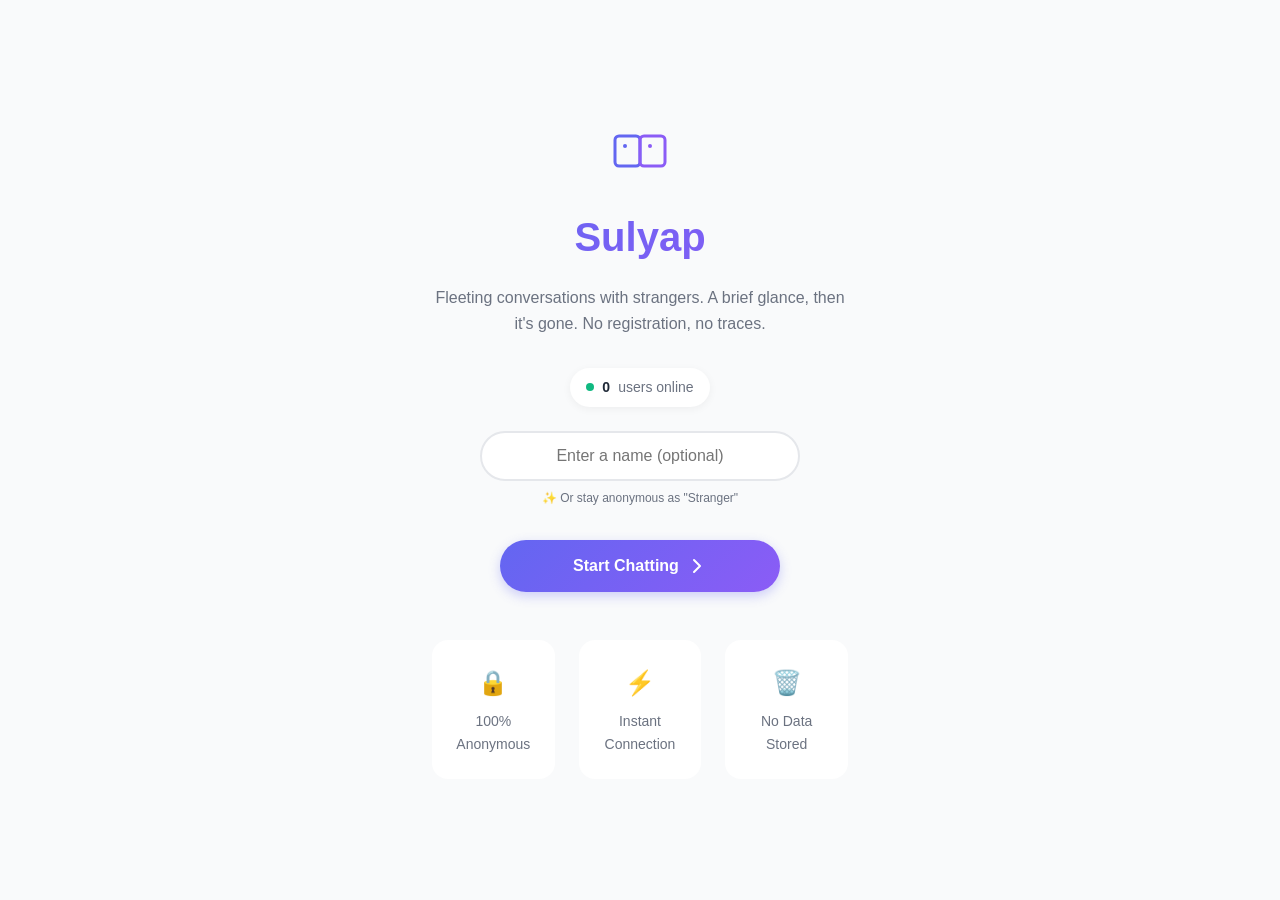
==== frontend/index.html @ a661f817 "Initial commit: Sulyap Kambuniyan Edition - SKSU Kambuniyan Week 2025" ====
<!DOCTYPE html>
<html lang="en">
<head>
    <meta charset="UTF-8">
    <meta name="viewport" content="width=device-width, initial-scale=1.0">
    <meta name="description" content="Sulyap - Fleeting anonymous conversations. Connect, chat, and let go.">
    <title>Sulyap - Anonymous Fleeting Conversations</title>
    <link rel="stylesheet" href="styles.css">
</head>
<body>
    <!-- Landing Screen -->
    <div id="landing-screen" class="screen active">
        <div class="container">
            <div class="logo">
                <svg width="60" height="60" viewBox="0 0 60 60" fill="none" xmlns="http://www.w3.org/2000/svg">
                    <rect x="5" y="15" width="25" height="30" rx="4" stroke="#6366F1" stroke-width="3" fill="none"/>
                    <rect x="30" y="15" width="25" height="30" rx="4" stroke="#8B5CF6" stroke-width="3" fill="none"/>
                    <circle cx="15" cy="25" r="2" fill="#6366F1"/>
                    <circle cx="40" cy="25" r="2" fill="#8B5CF6"/>
                </svg>
            </div>
            <h1 class="title">Sulyap</h1>
            <p class="subtitle">Fleeting conversations with strangers. A brief glance, then it's gone. No registration, no traces.</p>
            
            <!-- Online Users Counter -->
            <div class="online-counter">
                <span class="online-dot"></span>
                <span id="online-count">0</span> <span class="online-text">users online</span>
            </div>
            
            <!-- Temporary Username Input -->
            <div class="username-container">
                <input 
                    type="text" 
                    id="username-input" 
                    class="username-input" 
                    placeholder="Enter a name (optional)"
                    maxlength="20"
                >
                <p class="username-hint">✨ Or stay anonymous as "Stranger"</p>
            </div>
            
            <button id="start-btn" class="btn btn-primary">
                <span>Start Chatting</span>
                <svg width="20" height="20" viewBox="0 0 20 20" fill="none">
                    <path d="M7 4L13 10L7 16" stroke="currentColor" stroke-width="2" stroke-linecap="round" stroke-linejoin="round"/>
                </svg>
            </button>
            
            <div class="features">
                <div class="feature">
                    <span class="feature-icon">🔒</span>
                    <span>100% Anonymous</span>
                </div>
                <div class="feature">
                    <span class="feature-icon">⚡</span>
                    <span>Instant Connection</span>
                </div>
                <div class="feature">
                    <span class="feature-icon">🗑️</span>
                    <span>No Data Stored</span>
                </div>
            </div>
        </div>
    </div>

    <!-- Waiting Screen -->
    <div id="waiting-screen" class="screen">
        <div class="container">
            <div class="status-icon">
                <div class="spinner"></div>
            </div>
            <h2 class="status-title">Finding a chat partner...</h2>
            <p class="status-message">This usually takes just a few seconds</p>
            <button id="cancel-waiting-btn" class="btn btn-secondary">Cancel</button>
        </div>
    </div>

    <!-- Chat Screen -->
    <div id="chat-screen" class="screen">
        <div class="chat-container">
            <!-- Fixed Chat Header -->
            <div class="chat-header fixed-header">
                <div class="header-content">
                    <div class="header-left">
                        <div class="logo-small">
                            <svg width="32" height="32" viewBox="0 0 60 60" fill="none" xmlns="http://www.w3.org/2000/svg">
                                <rect x="5" y="15" width="25" height="30" rx="4" stroke="#6366F1" stroke-width="3" fill="none"/>
                                <rect x="30" y="15" width="25" height="30" rx="4" stroke="#8B5CF6" stroke-width="3" fill="none"/>
                                <circle cx="15" cy="25" r="2" fill="#6366F1"/>
                                <circle cx="40" cy="25" r="2" fill="#8B5CF6"/>
                            </svg>
                        </div>
                        <div class="chat-names">
                            <div class="status-indicator">
                                <span class="status-dot"></span>
                                <span class="status-text">Connected</span>
                            </div>
                            <div class="name-display">
                                <span id="your-name-text" class="chatting-with-text">You are chatting with Stranger</span>
                                <span id="partner-name-text" style="display: none;"></span>
                            </div>
                        </div>
                    </div>
                    <button id="end-chat-btn" class="btn-icon" title="End Chat">
                        <svg width="20" height="20" viewBox="0 0 20 20" fill="none">
                            <path d="M15 5L5 15M5 5L15 15" stroke="currentColor" stroke-width="2" stroke-linecap="round"/>
                        </svg>
                    </button>
                </div>
            </div>

            <!-- Messages Area -->
            <div id="messages-container" class="messages-container">
                <div class="system-message">
                    <p>🎉 You're now connected! Start the conversation.</p>
                </div>
            </div>
            
            <!-- Typing Indicator -->
            <div id="typing-indicator" class="typing-indicator" style="display: none;">
                <span class="typing-text">Typing</span>
                <span class="typing-dots">
                    <span class="dot"></span>
                    <span class="dot"></span>
                    <span class="dot"></span>
                </span>
            </div>

            <!-- Input Area -->
            <div class="input-container">
                <!-- Reply Preview -->
                <div id="reply-preview" class="reply-preview" style="display: none;">
                    <div class="reply-preview-content">
                        <div class="reply-icon">
                            <svg width="16" height="16" viewBox="0 0 16 16" fill="none">
                                <path d="M3.5 8H12.5M3.5 8L7 4.5M3.5 8L7 11.5" stroke="currentColor" stroke-width="1.5" stroke-linecap="round" stroke-linejoin="round"/>
                            </svg>
                        </div>
                        <div class="reply-text">
                            <div id="reply-label" class="reply-label">Replying to</div>
                            <div id="reply-message-text" class="reply-message-text"></div>
                        </div>
                    </div>
                    <button id="cancel-reply-btn" class="cancel-reply-btn" title="Cancel reply">
                        <svg width="16" height="16" viewBox="0 0 16 16" fill="none">
                            <path d="M12 4L4 12M4 4L12 12" stroke="currentColor" stroke-width="1.5" stroke-linecap="round"/>
                        </svg>
                    </button>
                </div>
                
                <form id="message-form" class="message-form">
                    <input 
                        type="text" 
                        id="message-input" 
                        class="message-input" 
                        placeholder="Type your message..."
                        autocomplete="off"
                        maxlength="500"
                    >
                    <button type="submit" class="btn-send" title="Send message">
                        <svg width="24" height="24" viewBox="0 0 24 24" fill="none">
                            <path d="M22 2L11 13M22 2L15 22L11 13M22 2L2 9L11 13" stroke="currentColor" stroke-width="2" stroke-linecap="round" stroke-linejoin="round"/>
                        </svg>
                    </button>
                </form>
            </div>
        </div>
    </div>

    <!-- Disconnected Screen -->
    <div id="disconnected-screen" class="screen">
        <div class="container">
            <div class="status-icon">
                <svg width="80" height="80" viewBox="0 0 80 80" fill="none">
                    <circle cx="40" cy="40" r="35" stroke="#EF4444" stroke-width="3" fill="none"/>
                    <path d="M28 28L52 52M52 28L28 52" stroke="#EF4444" stroke-width="3" stroke-linecap="round"/>
                </svg>
            </div>
            <h2 class="status-title">Chat Ended</h2>
            <p class="status-message" id="disconnect-message">Your partner left the chat.</p>
            
            <!-- Referral Share Section -->
            <div class="referral-section">
                <h3 class="referral-title">💬 Enjoyed your Sulyap?</h3>
                <p class="referral-subtitle">Invite a friend to try it too!</p>
                <div class="referral-link-container">
                    <input type="text" id="referral-link-input" class="referral-link-input" readonly value="https://sulyap.onrender.com">
                    <button id="copy-link-btn" class="btn-copy" title="Copy link">
                        <svg width="18" height="18" viewBox="0 0 18 18" fill="none">
                            <rect x="6" y="6" width="10" height="10" rx="2" stroke="currentColor" stroke-width="1.5"/>
                            <path d="M12 6V4C12 2.89543 11.1046 2 10 2H4C2.89543 2 2 2.89543 2 4V10C2 11.1046 2.89543 12 4 12H6" stroke="currentColor" stroke-width="1.5"/>
                        </svg>
                    </button>
                </div>
                <div class="share-buttons">
                    <button class="share-btn facebook" title="Share on Facebook">
                        <svg width="20" height="20" viewBox="0 0 24 24" fill="currentColor">
                            <path d="M24 12.073c0-6.627-5.373-12-12-12s-12 5.373-12 12c0 5.99 4.388 10.954 10.125 11.854v-8.385H7.078v-3.47h3.047V9.43c0-3.007 1.792-4.669 4.533-4.669 1.312 0 2.686.235 2.686.235v2.953H15.83c-1.491 0-1.956.925-1.956 1.874v2.25h3.328l-.532 3.47h-2.796v8.385C19.612 23.027 24 18.062 24 12.073z"/>
                        </svg>
                    </button>
                    <button class="share-btn messenger" title="Share on Messenger">
                        <svg width="20" height="20" viewBox="0 0 24 24" fill="currentColor">
                            <path d="M12 0C5.373 0 0 5.084 0 11.667c0 3.467 1.4 6.639 3.733 8.933v3.4l3.267-1.8c.867.233 1.8.4 2.733.4 6.627 0 12-5.084 12-11.667C24 5.084 18.627 0 12 0zm1.2 15.667l-3.067-3.267-6 3.267 6.6-7 3.134 3.267 5.933-3.267-6.6 7z"/>
                        </svg>
                    </button>
                    <button class="share-btn twitter" title="Share on Twitter">
                        <svg width="20" height="20" viewBox="0 0 24 24" fill="currentColor">
                            <path d="M23.953 4.57a10 10 0 01-2.825.775 4.958 4.958 0 002.163-2.723c-.951.555-2.005.959-3.127 1.184a4.92 4.92 0 00-8.384 4.482C7.69 8.095 4.067 6.13 1.64 3.162a4.822 4.822 0 00-.666 2.475c0 1.71.87 3.213 2.188 4.096a4.904 4.904 0 01-2.228-.616v.06a4.923 4.923 0 003.946 4.827 4.996 4.996 0 01-2.212.085 4.936 4.936 0 004.604 3.417 9.867 9.867 0 01-6.102 2.105c-.39 0-.779-.023-1.17-.067a13.995 13.995 0 007.557 2.209c9.053 0 13.998-7.496 13.998-13.985 0-.21 0-.42-.015-.63A9.935 9.935 0 0024 4.59z"/>
                        </svg>
                    </button>
                </div>
            </div>
            
            <button id="new-chat-btn" class="btn btn-primary" aria-label="Start a new chat conversation">Start New Chat</button>
            <button id="feedback-btn" class="btn btn-secondary" aria-label="Provide feedback about your experience">Give Feedback</button>
        </div>
    </div>

    <!-- Exit Confirmation Modal -->
    <div id="exit-modal" class="modal">
        <div class="modal-content">
            <div class="modal-character">
                <div class="sad-face">
                    <div class="eyes">
                        <span class="eye">•́</span>
                        <span class="eye">•̀</span>
                    </div>
                    <div class="mouth">⌓</div>
                </div>
                <p class="modal-message">Aalis ka na?</p>
            </div>
            <h3 class="modal-title">End this Sulyap?</h3>
            <p class="modal-subtitle">Your conversation will disappear forever...</p>
            <div class="modal-buttons">
                <button id="modal-stay-btn" class="btn btn-secondary">Stay</button>
                <button id="modal-end-btn" class="btn btn-danger">End Chat</button>
            </div>
        </div>
    </div>

    <!-- Feedback Modal -->
    <div id="feedback-modal" class="modal">
        <div class="modal-content feedback-modal-content">
            <button class="modal-close-btn" id="close-feedback-btn" title="Close">
                <svg width="20" height="20" viewBox="0 0 20 20" fill="none">
                    <path d="M15 5L5 15M5 5L15 15" stroke="currentColor" stroke-width="2" stroke-linecap="round"/>
                </svg>
            </button>
            <h3 class="modal-title">💭 Share Your Sulyap</h3>
            <p class="modal-subtitle">Help us improve your experience</p>
            
            <div class="rating-section">
                <p class="rating-label">How was your experience?</p>
                <div class="star-rating" id="star-rating">
                    <span class="star" data-rating="1">⭐</span>
                    <span class="star" data-rating="2">⭐</span>
                    <span class="star" data-rating="3">⭐</span>
                    <span class="star" data-rating="4">⭐</span>
                    <span class="star" data-rating="5">⭐</span>
                </div>
            </div>
            
            <div class="feedback-form">
                <textarea 
                    id="feedback-text" 
                    class="feedback-textarea" 
                    placeholder="Tell us your thoughts... (optional)"
                    maxlength="500"
                    rows="4"
                ></textarea>
                <div class="char-count">
                    <span id="char-count">0</span>/500
                </div>
            </div>
            
            <div class="modal-buttons">
                <button id="submit-feedback-btn" class="btn btn-primary">Submit Feedback</button>
            </div>
        </div>
    </div>

    <!-- Feedback Thank You Modal -->
    <div id="thankyou-modal" class="modal">
        <div class="modal-content thankyou-modal-content">
            <div class="thankyou-animation">
                <div class="heart-emoji">💖</div>
            </div>
            <h3 class="modal-title">Salamat sa iyong Sulyap!</h3>
            <p class="modal-subtitle">Your feedback helps improve our experience</p>
        </div>
    </div>

    <!-- Audio element for notification sound - Matched-Notify.wav -->
    <audio id="notification-sound" preload="auto">
        <source src="assets/sounds/Matched-Notify.wav" type="audio/wav">
    </audio>

    <!-- Socket.IO Client Library -->
    <script src="/socket.io/socket.io.js"></script>
    <!-- App JavaScript -->
    <script src="app.js"></script>
</body>
</html>
---- frontend/styles.css ----
* {
  margin: 0;
  padding: 0;
  box-sizing: border-box;
}

:root {
  --primary: #6366F1;
  --secondary: #8B5CF6;
  --background: #F9FAFB;
  --surface: #FFFFFF;
  --text-primary: #1F2937;
  --text-secondary: #6B7280;
  --border: #E5E7EB;
  --success: #10B981;
  --danger: #EF4444;
}

body {
  font-family: -apple-system, BlinkMacSystemFont, 'Segoe UI', Roboto, sans-serif;
  background: var(--background);
  color: var(--text-primary);
  line-height: 1.6;
}

.screen {
  display: none;
  min-height: 100vh;
  width: 100%;
  animation: fadeIn 0.3s ease;
}

.screen.active {
  display: flex;
  justify-content: center;
  align-items: center;
}

@keyframes fadeIn {
  from { opacity: 0; transform: translateY(10px); }
  to { opacity: 1; transform: translateY(0); }
}

.container {
  width: 100%;
  max-width: 480px;
  padding: 2rem;
  text-align: center;
}

.logo {
  display: inline-flex;
  margin-bottom: 1.5rem;
  animation: float 3s ease-in-out infinite;
}

@keyframes float {
  0%, 100% { transform: translateY(0); }
  50% { transform: translateY(-10px); }
}

.title {
  font-size: 2.5rem;
  font-weight: 700;
  margin-bottom: 1rem;
  background: linear-gradient(135deg, var(--primary), var(--secondary));
  -webkit-background-clip: text;
  -webkit-text-fill-color: transparent;
  background-clip: text;
}

.subtitle {
  font-size: 1rem;
  color: var(--text-secondary);
  margin-bottom: 2rem;
}

.online-counter {
  display: inline-flex;
  align-items: center;
  gap: 0.5rem;
  background: var(--surface);
  padding: 0.5rem 1rem;
  border-radius: 9999px;
  font-size: 0.875rem;
  color: var(--text-secondary);
  margin-bottom: 1.5rem;
  box-shadow: 0 2px 8px rgba(0,0,0,0.05);
}

.online-dot {
  width: 8px;
  height: 8px;
  background: var(--success);
  border-radius: 50%;
  animation: pulse 2s ease-in-out infinite;
}

.online-text {
  color: var(--text-secondary);
}

#online-count {
  font-weight: 600;
  color: var(--text-primary);
}

.username-container {
  width: 100%;
  max-width: 320px;
  margin: 0 auto 2rem;
}

.username-input {
  width: 100%;
  padding: 0.875rem 1.25rem;
  border: 2px solid var(--border);
  border-radius: 9999px;
  font-size: 1rem;
  font-family: inherit;
  text-align: center;
  transition: all 0.3s;
  background: var(--surface);
}

.username-input:focus {
  outline: none;
  border-color: var(--primary);
  box-shadow: 0 0 0 3px rgba(99, 102, 241, 0.1);
}

.username-hint {
  margin-top: 0.5rem;
  font-size: 0.75rem;
  color: var(--text-secondary);
  text-align: center;
}

.btn {
  display: inline-flex;
  align-items: center;
  justify-content: center;
  gap: 0.5rem;
  padding: 1rem 2rem;
  font-size: 1rem;
  font-weight: 600;
  border: none;
  border-radius: 9999px;
  cursor: pointer;
  transition: all 0.3s ease;
  font-family: inherit;
}

.btn-primary {
  background: linear-gradient(135deg, var(--primary), var(--secondary));
  color: white;
  box-shadow: 0 4px 12px rgba(99, 102, 241, 0.3);
  width: 100%;
  max-width: 280px;
}

.btn-primary:hover {
  transform: translateY(-2px);
  box-shadow: 0 6px 20px rgba(99, 102, 241, 0.4);
}

.btn-secondary {
  background: var(--surface);
  color: var(--text-primary);
  border: 2px solid var(--border);
}

.btn-secondary:hover {
  background: var(--background);
}

.features {
  display: grid;
  grid-template-columns: repeat(auto-fit, minmax(100px, 1fr));
  gap: 1.5rem;
  margin-top: 3rem;
}

.feature {
  display: flex;
  flex-direction: column;
  align-items: center;
  gap: 0.5rem;
  padding: 1.5rem;
  background: var(--surface);
  border-radius: 1rem;
  font-size: 0.875rem;
  color: var(--text-secondary);
}

.feature-icon {
  font-size: 1.5rem;
}

.spinner {
  width: 60px;
  height: 60px;
  border: 4px solid var(--border);
  border-top-color: var(--primary);
  border-radius: 50%;
  animation: spin 1s linear infinite;
  margin: 0 auto;
}

@keyframes spin {
  to { transform: rotate(360deg); }
}

.status-title {
  font-size: 1.5rem;
  font-weight: 600;
  margin-bottom: 1rem;
}

.status-message {
  color: var(--text-secondary);
  margin-bottom: 2rem;
}

#chat-screen.active {
  display: block;
  padding: 0;
}

.chat-container {
  display: flex;
  flex-direction: column;
  height: 100vh;
  background: var(--surface);
}

/* Fixed Header Styles */
.chat-header {
  background: var(--surface);
  border-bottom: 1px solid var(--border);
  padding: 1rem 1.5rem;
  box-shadow: 0 2px 8px rgba(0,0,0,0.1);
  position: sticky;
  top: 0;
  z-index: 100;
  transition: all 0.3s ease;
}

.chat-header.fixed-header {
  backdrop-filter: blur(10px);
  background: rgba(255, 255, 255, 0.95);
}

.header-content {
  display: flex;
  justify-content: space-between;
  align-items: center;
}

.header-left {
  display: flex;
  align-items: center;
  gap: 0.75rem;
  flex: 1;
}

.logo-small {
  display: flex;
  align-items: center;
  animation: float 3s ease-in-out infinite;
}

@keyframes float {
  0%, 100% { transform: translateY(0); }
  50% { transform: translateY(-5px); }
}

.chat-names {
  flex: 1;
}

.name-display {
  display: flex;
  flex-wrap: wrap;
  gap: 0.5rem;
  margin-top: 0.25rem;
  font-size: 0.75rem;
  color: var(--text-secondary);
}

.chatting-with-text {
  color: var(--text-secondary);
  font-size: 0.75rem;
  font-style: italic;
}

.name-separator {
  color: var(--border);
}

.your-name strong,
.partner-name strong {
  color: var(--primary);
}

.status-indicator {
  display: flex;
  align-items: center;
  gap: 0.5rem;
}

.status-dot {
  width: 8px;
  height: 8px;
  background: var(--success);
  border-radius: 50%;
  animation: pulse 2s ease-in-out infinite;
}

@keyframes pulse {
  0%, 100% { opacity: 1; }
  50% { opacity: 0.5; }
}

.status-text {
  font-size: 0.875rem;
  font-weight: 500;
  color: var(--text-secondary);
}

.btn-icon {
  background: transparent;
  border: none;
  color: var(--text-secondary);
  cursor: pointer;
  padding: 0.5rem;
  border-radius: 0.5rem;
  transition: all 0.3s;
  display: flex;
  align-items: center;
}

.btn-icon:hover {
  background: var(--background);
  color: var(--danger);
}

.messages-container {
  flex: 1;
  overflow-y: auto;
  padding: 1.5rem;
  background: var(--background);
}

.message {
  display: flex;
  margin-bottom: 1.5rem;
  animation: slideIn 0.2s ease;
}

@keyframes slideIn {
  from { opacity: 0; transform: translateY(10px); }
  to { opacity: 1; transform: translateY(0); }
}

.message.sent {
  justify-content: flex-end;
}

.message.received {
  justify-content: flex-start;
}

.message-bubble {
  max-width: 75%;
  padding: 0.75rem 1rem;
  border-radius: 1rem;
  word-wrap: break-word;
  position: relative;
  cursor: pointer;
  transition: all 0.2s ease;
  user-select: none;
}

/* Messenger-style reply layout */
.message-bubble.with-reply {
  padding: 0.5rem 1rem 0.75rem 1rem;
}

.reply-quote {
  display: flex;
  align-items: flex-start;
  padding: 0.5rem;
  margin-bottom: 0.5rem;
  border-left: 3px solid rgba(99, 102, 241, 0.6);
  border-radius: 0.5rem;
  background: rgba(0, 0, 0, 0.05);
  cursor: pointer;
  transition: all 0.2s ease;
}

.message.sent .reply-quote {
  background: rgba(255, 255, 255, 0.15);
  border-left-color: rgba(255, 255, 255, 0.6);
}

.reply-quote:hover {
  background: rgba(0, 0, 0, 0.08);
  transform: translateX(2px);
}

.message.sent .reply-quote:hover {
  background: rgba(255, 255, 255, 0.25);
}

.reply-quote-content {
  flex: 1;
  overflow: hidden;
}

.reply-quote-label {
  font-size: 0.7rem;
  font-weight: 600;
  opacity: 0.7;
  margin-bottom: 0.15rem;
  text-transform: uppercase;
  letter-spacing: 0.3px;
}

.reply-quote-text {
  font-size: 0.8rem;
  opacity: 0.85;
  white-space: nowrap;
  overflow: hidden;
  text-overflow: ellipsis;
  line-height: 1.3;
}

.reply-quote-icon {
  margin-right: 0.5rem;
  opacity: 0.6;
  flex-shrink: 0;
  margin-top: 0.1rem;
}

.message-text {
  line-height: 1.4;
}

/* Highlight effect when scrolling to original message */
@keyframes highlightMessage {
  0%, 100% { background: inherit; }
  50% { 
    background: rgba(99, 102, 241, 0.2);
    transform: scale(1.02);
  }
}

.message-bubble.highlight {
  animation: highlightMessage 1s ease;
}

.message-bubble:hover {
  transform: translateX(-5px);
}

.message.sent .message-bubble:hover {
  transform: translateX(5px);
}

.message-bubble.replying {
  animation: replyPulse 0.3s ease;
}

@keyframes replyPulse {
  0%, 100% { transform: scale(1); }
  50% { transform: scale(1.05); }
}

.message.sent .message-bubble {
  background: linear-gradient(135deg, var(--primary), var(--secondary));
  color: white;
  border-bottom-right-radius: 0.25rem;
}

.message.received .message-bubble {
  background: var(--surface);
  color: var(--text-primary);
  border-bottom-left-radius: 0.25rem;
  box-shadow: 0 1px 2px rgba(0,0,0,0.1);
}

/* Reply indicator on message */
.message-bubble.has-reply::before {
  content: '';
  position: absolute;
  left: -8px;
  top: 50%;
  transform: translateY(-50%);
  width: 3px;
  height: 70%;
  background: var(--primary);
  border-radius: 2px;
}

.message.sent .message-bubble.has-reply::before {
  left: auto;
  right: -8px;
  background: var(--secondary);
}

.system-message {
  text-align: center;
  margin: 2rem 0;
  color: var(--text-secondary);
  font-size: 0.875rem;
}

.system-message p {
  background: var(--surface);
  display: inline-block;
  padding: 0.5rem 1.5rem;
  border-radius: 9999px;
  box-shadow: 0 1px 3px rgba(0,0,0,0.1);
}

.typing-indicator {
  padding: 0.75rem 1.5rem;
  background: var(--background);
  animation: fadeIn 0.3s ease;
}

.typing-text {
  font-size: 0.875rem;
  color: var(--text-secondary);
  margin-right: 0.5rem;
}

.typing-dots {
  display: inline-flex;
  gap: 0.25rem;
}

.typing-dots .dot {
  width: 6px;
  height: 6px;
  background: var(--text-secondary);
  border-radius: 50%;
  display: inline-block;
  animation: typingBounce 1.4s infinite;
}

.typing-dots .dot:nth-child(2) {
  animation-delay: 0.2s;
}

.typing-dots .dot:nth-child(3) {
  animation-delay: 0.4s;
}

@keyframes typingBounce {
  0%, 60%, 100% { transform: translateY(0); }
  30% { transform: translateY(-8px); }
}

.input-container {
  background: var(--surface);
  border-top: 1px solid var(--border);
  padding: 1.5rem;
  box-shadow: 0 -2px 8px rgba(0,0,0,0.1);
}

/* Reply Preview Styles */
.reply-preview {
  background: var(--background);
  border: 1px solid var(--border);
  border-radius: 0.75rem;
  padding: 0.75rem;
  margin-bottom: 0.75rem;
  display: flex;
  align-items: center;
  justify-content: space-between;
  animation: slideDown 0.3s ease;
  box-shadow: 0 2px 6px rgba(0,0,0,0.05);
}

@keyframes slideDown {
  from {
    opacity: 0;
    transform: translateY(-10px);
  }
  to {
    opacity: 1;
    transform: translateY(0);
  }
}

.reply-preview-content {
  display: flex;
  align-items: center;
  gap: 0.75rem;
  flex: 1;
  overflow: hidden;
}

.reply-icon {
  color: var(--primary);
  display: flex;
  align-items: center;
  flex-shrink: 0;
}

.reply-text {
  flex: 1;
  overflow: hidden;
}

.reply-label {
  font-size: 0.75rem;
  color: var(--text-secondary);
  margin-bottom: 0.25rem;
}

.reply-message-text {
  font-size: 0.875rem;
  color: var(--text-primary);
  white-space: nowrap;
  overflow: hidden;
  text-overflow: ellipsis;
}

.cancel-reply-btn {
  background: transparent;
  border: none;
  color: var(--text-secondary);
  cursor: pointer;
  padding: 0.25rem;
  border-radius: 0.25rem;
  display: flex;
  align-items: center;
  transition: all 0.2s;
  flex-shrink: 0;
}

.cancel-reply-btn:hover {
  background: var(--surface);
  color: var(--danger);
}

.message-form {
  display: flex;
  gap: 1rem;
}

.message-input {
  flex: 1;
  padding: 0.875rem 1rem;
  border: 2px solid var(--border);
  border-radius: 9999px;
  font-size: 1rem;
  font-family: inherit;
  transition: all 0.3s;
  background: var(--background);
}

.message-input:focus {
  outline: none;
  border-color: var(--primary);
  background: var(--surface);
}

.btn-send {
  width: 48px;
  height: 48px;
  background: linear-gradient(135deg, var(--primary), var(--secondary));
  color: white;
  border: none;
  border-radius: 50%;
  cursor: pointer;
  transition: all 0.3s;
  display: flex;
  align-items: center;
  justify-content: center;
  flex-shrink: 0;
}

.btn-send:hover {
  transform: scale(1.05);
  box-shadow: 0 4px 12px rgba(99, 102, 241, 0.3);
}

.modal {
  display: none;
  position: fixed;
  top: 0;
  left: 0;
  width: 100%;
  height: 100%;
  background: rgba(0, 0, 0, 0.5);
  backdrop-filter: blur(4px);
  z-index: 1000;
  animation: fadeIn 0.3s ease;
  justify-content: center;
  align-items: center;
}

.modal.active {
  display: flex;
}

.modal-content {
  background: var(--surface);
  border-radius: 1.5rem;
  padding: 2rem;
  max-width: 400px;
  width: 90%;
  text-align: center;
  animation: slideUp 0.3s ease;
  box-shadow: 0 20px 60px rgba(0,0,0,0.3);
}

@keyframes slideUp {
  from { 
    opacity: 0;
    transform: translateY(30px) scale(0.9);
  }
  to { 
    opacity: 1;
    transform: translateY(0) scale(1);
  }
}

.modal-character {
  margin-bottom: 1.5rem;
}

.sad-face {
  font-size: 4rem;
  margin-bottom: 0.5rem;
  animation: sadFace 2s ease-in-out infinite;
}

@keyframes sadFace {
  0%, 100% { transform: translateY(0); }
  50% { transform: translateY(-5px); }
}

.sad-face .eyes {
  display: flex;
  justify-content: center;
  gap: 1.5rem;
  margin-bottom: 0.5rem;
}

.sad-face .eye {
  font-size: 2rem;
  color: var(--text-primary);
}

.sad-face .mouth {
  font-size: 1.5rem;
  color: var(--text-secondary);
}

.modal-message {
  font-size: 1rem;
  color: var(--text-secondary);
  font-style: italic;
  margin-top: 0.5rem;
}

.modal-title {
  font-size: 1.5rem;
  font-weight: 600;
  margin-bottom: 0.5rem;
  color: var(--text-primary);
}

.modal-subtitle {
  font-size: 0.875rem;
  color: var(--text-secondary);
  margin-bottom: 1.5rem;
}

.modal-buttons {
  display: flex;
  gap: 1rem;
  justify-content: center;
}

.modal-buttons .btn {
  flex: 1;
  max-width: 150px;
}

.btn-danger {
  background: var(--danger);
  color: white;
}

.btn-danger:hover {
  background: #DC2626;
  transform: translateY(-2px);
}

/* Referral Section Styles */
.referral-section {
  background: var(--surface);
  border-radius: 1rem;
  padding: 1.5rem;
  margin: 2rem 0;
  box-shadow: 0 4px 12px rgba(0,0,0,0.1);
  animation: slideUp 0.4s ease;
}

/* Disconnected screen button spacing */
#disconnected-screen .container {
  display: flex;
  flex-direction: column;
  align-items: center;
}

#disconnected-screen .btn {
  width: 100%;
  max-width: 320px;
}

#disconnected-screen #new-chat-btn {
  margin-bottom: 1rem; /* Space between Start New Chat and Give Feedback */
}

#disconnected-screen #feedback-btn {
  margin-bottom: 0;
}

.referral-title {
  font-size: 1.125rem;
  font-weight: 600;
  margin-bottom: 0.5rem;
  color: var(--text-primary);
}

.referral-subtitle {
  font-size: 0.875rem;
  color: var(--text-secondary);
  margin-bottom: 1rem;
}

.referral-link-container {
  display: flex;
  gap: 0.5rem;
  margin-bottom: 1rem;
}

.referral-link-input {
  flex: 1;
  padding: 0.75rem 1rem;
  border: 2px solid var(--border);
  border-radius: 0.5rem;
  font-size: 0.875rem;
  font-family: 'Courier New', monospace;
  background: var(--background);
  color: var(--text-primary);
}

.btn-copy {
  padding: 0.75rem 1rem;
  background: var(--primary);
  color: white;
  border: none;
  border-radius: 0.5rem;
  cursor: pointer;
  display: flex;
  align-items: center;
  justify-content: center;
  transition: all 0.3s;
  flex-shrink: 0;
}

.btn-copy:hover {
  background: var(--secondary);
  transform: translateY(-2px);
}

.btn-copy.copied {
  background: var(--success);
  animation: copySuccess 0.5s ease;
}

@keyframes copySuccess {
  0%, 100% { transform: scale(1); }
  50% { transform: scale(1.1); }
}

.share-buttons {
  display: flex;
  gap: 0.75rem;
  justify-content: center;
}

.share-btn {
  width: 48px;
  height: 48px;
  border: none;
  border-radius: 50%;
  cursor: pointer;
  display: flex;
  align-items: center;
  justify-content: center;
  transition: all 0.3s;
  color: white;
}

.share-btn:hover {
  transform: translateY(-3px);
  box-shadow: 0 4px 12px rgba(0,0,0,0.2);
}

.share-btn.facebook {
  background: #1877F2;
}

.share-btn.messenger {
  background: #0084FF;
}

.share-btn.twitter {
  background: #1DA1F2;
}

/* Feedback Modal Styles */
.feedback-modal-content {
  max-width: 480px;
  position: relative;
}

.modal-close-btn {
  position: absolute;
  top: 1rem;
  right: 1rem;
  background: transparent;
  border: none;
  color: var(--text-secondary);
  cursor: pointer;
  padding: 0.5rem;
  border-radius: 0.5rem;
  transition: all 0.3s;
  display: flex;
  align-items: center;
}

.modal-close-btn:hover {
  background: var(--background);
  color: var(--danger);
}

.rating-section {
  margin: 1.5rem 0;
}

.rating-label {
  font-size: 0.875rem;
  color: var(--text-secondary);
  margin-bottom: 0.75rem;
  text-align: center;
}

.star-rating {
  display: flex;
  gap: 0.5rem;
  justify-content: center;
  font-size: 2rem;
}

.star {
  cursor: pointer;
  transition: all 0.2s;
  filter: grayscale(100%);
  opacity: 0.4;
}

.star:hover,
.star.active {
  filter: grayscale(0%);
  opacity: 1;
  transform: scale(1.2);
}

.star.active {
  animation: starPop 0.3s ease;
}

@keyframes starPop {
  0%, 100% { transform: scale(1.2); }
  50% { transform: scale(1.4); }
}

.feedback-form {
  margin: 1.5rem 0;
}

.feedback-textarea {
  width: 100%;
  padding: 0.875rem;
  border: 2px solid var(--border);
  border-radius: 0.75rem;
  font-size: 0.875rem;
  font-family: inherit;
  resize: vertical;
  transition: all 0.3s;
  background: var(--background);
}

.feedback-textarea:focus {
  outline: none;
  border-color: var(--primary);
  background: var(--surface);
}

.char-count {
  text-align: right;
  font-size: 0.75rem;
  color: var(--text-secondary);
  margin-top: 0.5rem;
}

/* Thank You Modal Styles */
.thankyou-modal-content {
  max-width: 400px;
}

.thankyou-animation {
  margin: 1.5rem 0;
}

.heart-emoji {
  font-size: 4rem;
  animation: heartBeat 1s ease-in-out;
}

@keyframes heartBeat {
  0%, 100% { transform: scale(1); }
  10%, 30% { transform: scale(0.9); }
  20%, 40% { transform: scale(1.1); }
  50% { transform: scale(1.2); }
  60% { transform: scale(1); }
}

@media (min-width: 768px) {
  .message-bubble { max-width: 65%; }
  .chat-container {
    max-width: 800px;
    margin: 0 auto;
    border-left: 1px solid var(--border);
    border-right: 1px solid var(--border);
  }
  .share-buttons {
    gap: 1rem;
  }
  .share-btn {
    width: 56px;
    height: 56px;
  }
  
  /* Better spacing for desktop */
  #disconnected-screen #new-chat-btn {
    margin-bottom: 1.25rem;
  }
}

/* Mobile touch feedback */
@media (max-width: 767px) {
  .message-bubble:active {
    transform: scale(0.98);
  }
  
  .star {
    font-size: 2.5rem;
  }
  
  /* Ensure reply quotes are touch-friendly */
  .reply-quote {
    min-height: 44px; /* iOS touch target minimum */
  }
  
  /* Better button spacing on mobile */
  #disconnected-screen #new-chat-btn {
    margin-bottom: 0.875rem;
  }
}
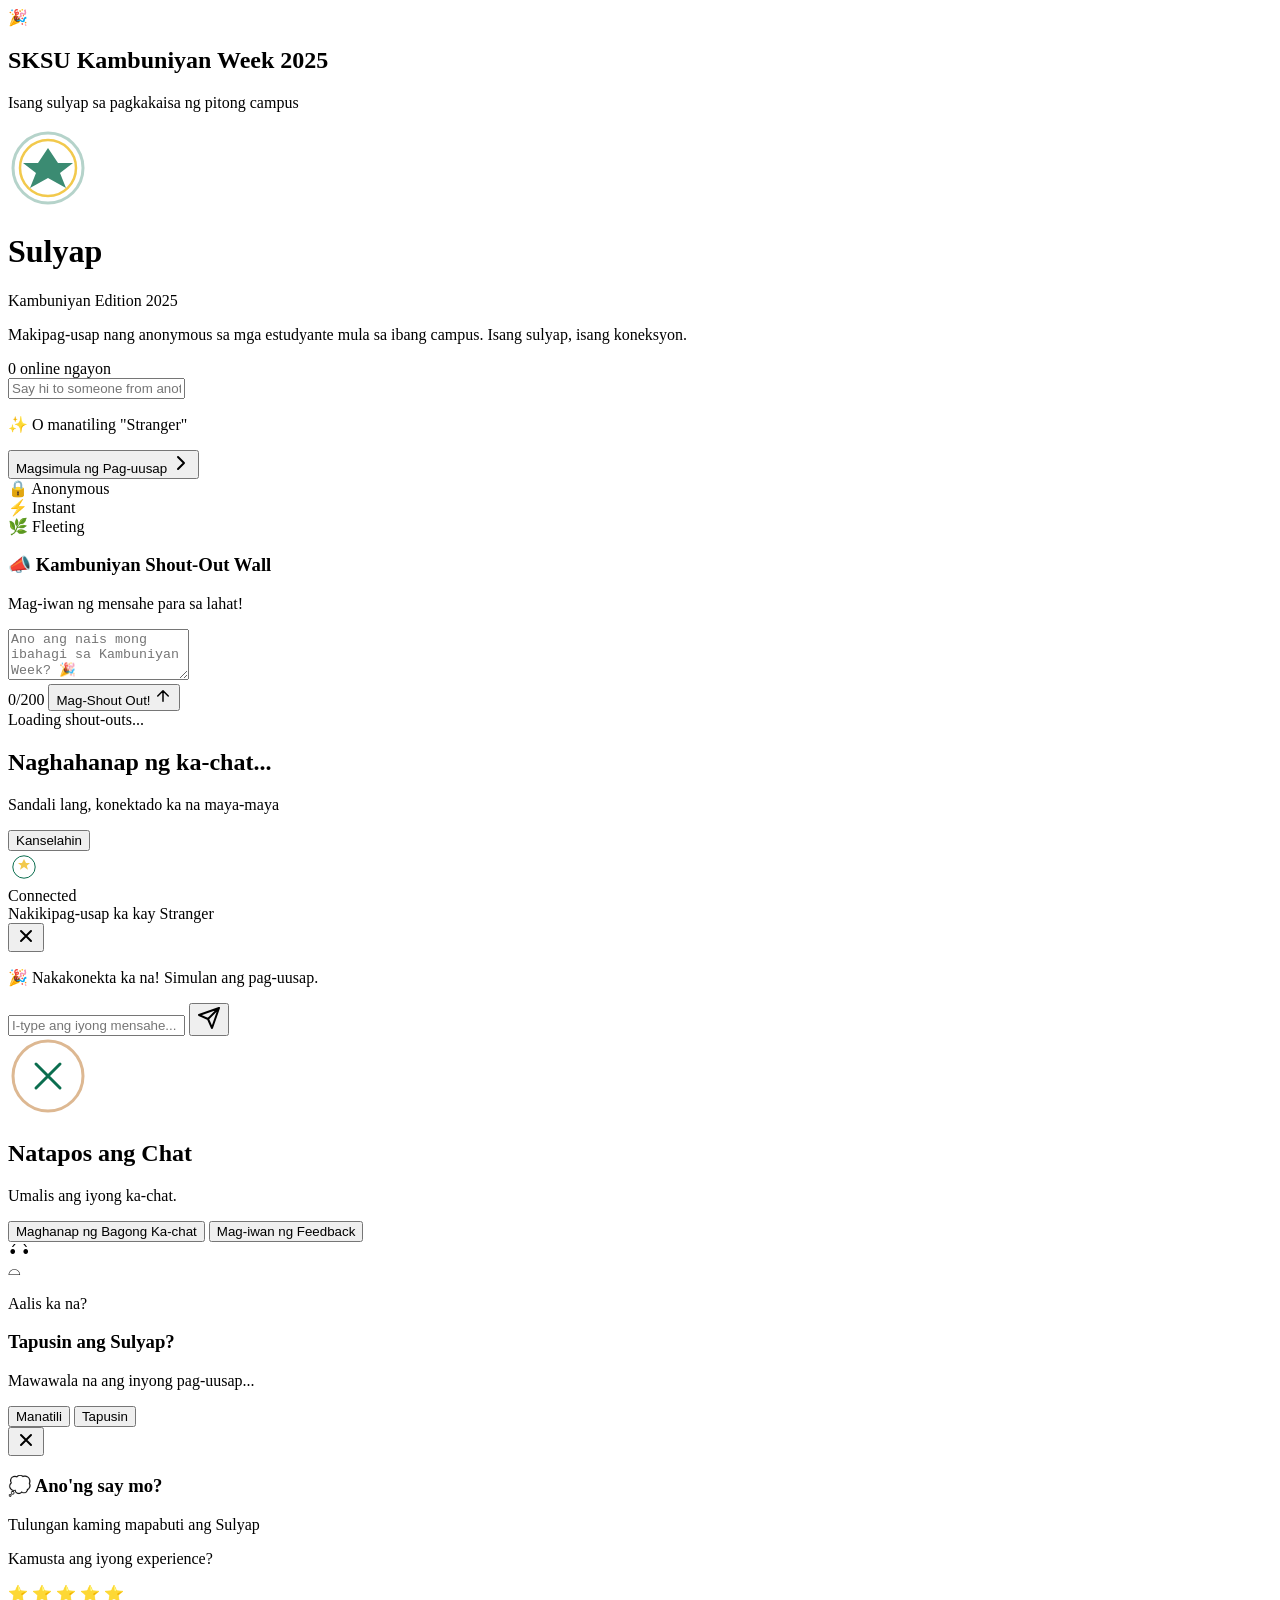
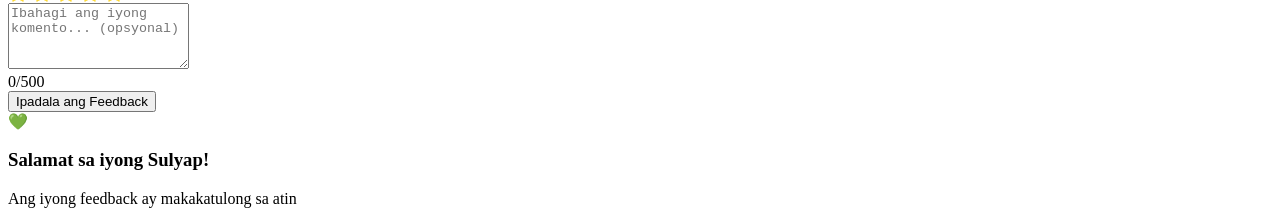
==== commit e2c367d2: "Cleanup: Remove old version, Kambuniyan Edition is now the default" ====
--- a/frontend/index.html
+++ b/frontend/index.html
@@ -1,31 +1,44 @@
 <!DOCTYPE html>
-<html lang="en">
+<html lang="tl">
 <head>
     <meta charset="UTF-8">
     <meta name="viewport" content="width=device-width, initial-scale=1.0">
-    <meta name="description" content="Sulyap - Fleeting anonymous conversations. Connect, chat, and let go.">
-    <title>Sulyap - Anonymous Fleeting Conversations</title>
-    <link rel="stylesheet" href="styles.css">
+    <meta name="description" content="Sulyap: Kambuniyan Edition - SKSU Kambuniyan Week 2025. Connect anonymously with students from all seven campuses.">
+    <title>Sulyap: Kambuniyan Edition - SKSU 2025</title>
+    <link rel="stylesheet" href="styles-kambuniyan.css">
 </head>
 <body>
+    <!-- Kambuniyan Event Banner -->
+    <div class="kambuniyan-banner">
+        <div class="banner-content">
+            <div class="banner-icon">🎉</div>
+            <div class="banner-text">
+                <h2 class="banner-title">SKSU Kambuniyan Week 2025</h2>
+                <p class="banner-subtitle">Isang sulyap sa pagkakaisa ng pitong campus</p>
+            </div>
+        </div>
+    </div>
+
     <!-- Landing Screen -->
     <div id="landing-screen" class="screen active">
         <div class="container">
+            <!-- Kambuniyan Logo -->
             <div class="logo">
-                <svg width="60" height="60" viewBox="0 0 60 60" fill="none" xmlns="http://www.w3.org/2000/svg">
-                    <rect x="5" y="15" width="25" height="30" rx="4" stroke="#6366F1" stroke-width="3" fill="none"/>
-                    <rect x="30" y="15" width="25" height="30" rx="4" stroke="#8B5CF6" stroke-width="3" fill="none"/>
-                    <circle cx="15" cy="25" r="2" fill="#6366F1"/>
-                    <circle cx="40" cy="25" r="2" fill="#8B5CF6"/>
+                <svg width="80" height="80" viewBox="0 0 80 80" fill="none" xmlns="http://www.w3.org/2000/svg">
+                    <circle cx="40" cy="40" r="35" stroke="#0B6E4F" stroke-width="3" fill="none" opacity="0.3"/>
+                    <circle cx="40" cy="40" r="28" stroke="#F2C94C" stroke-width="2.5" fill="none"/>
+                    <path d="M40 20 L50 35 L65 35 L52 45 L58 60 L40 50 L22 60 L28 45 L15 35 L30 35 Z" fill="#0B6E4F" opacity="0.8"/>
                 </svg>
             </div>
+            
             <h1 class="title">Sulyap</h1>
-            <p class="subtitle">Fleeting conversations with strangers. A brief glance, then it's gone. No registration, no traces.</p>
+            <div class="edition-badge">Kambuniyan Edition 2025</div>
+            <p class="subtitle">Makipag-usap nang anonymous sa mga estudyante mula sa ibang campus. Isang sulyap, isang koneksyon.</p>
             
             <!-- Online Users Counter -->
             <div class="online-counter">
                 <span class="online-dot"></span>
-                <span id="online-count">0</span> <span class="online-text">users online</span>
+                <span id="online-count">0</span> <span class="online-text">online ngayon</span>
             </div>
             
             <!-- Temporary Username Input -->
@@ -34,14 +47,14 @@
                     type="text" 
                     id="username-input" 
                     class="username-input" 
-                    placeholder="Enter a name (optional)"
+                    placeholder="Say hi to someone from another campus..."
                     maxlength="20"
                 >
-                <p class="username-hint">✨ Or stay anonymous as "Stranger"</p>
+                <p class="username-hint">✨ O manatiling "Stranger"</p>
             </div>
             
             <button id="start-btn" class="btn btn-primary">
-                <span>Start Chatting</span>
+                <span>Magsimula ng Pag-uusap</span>
                 <svg width="20" height="20" viewBox="0 0 20 20" fill="none">
                     <path d="M7 4L13 10L7 16" stroke="currentColor" stroke-width="2" stroke-linecap="round" stroke-linejoin="round"/>
                 </svg>
@@ -50,15 +63,50 @@
             <div class="features">
                 <div class="feature">
                     <span class="feature-icon">🔒</span>
-                    <span>100% Anonymous</span>
+                    <span>Anonymous</span>
                 </div>
                 <div class="feature">
                     <span class="feature-icon">⚡</span>
-                    <span>Instant Connection</span>
+                    <span>Instant</span>
                 </div>
                 <div class="feature">
-                    <span class="feature-icon">🗑️</span>
-                    <span>No Data Stored</span>
+                    <span class="feature-icon">🌿</span>
+                    <span>Fleeting</span>
+                </div>
+            </div>
+
+            <!-- Shout-Out Wall Section -->
+            <div class="shoutout-section">
+                <div class="shoutout-header">
+                    <h3 class="shoutout-title">📣 Kambuniyan Shout-Out Wall</h3>
+                    <p class="shoutout-subtitle">Mag-iwan ng mensahe para sa lahat!</p>
+                </div>
+
+                <!-- Shout-Out Form -->
+                <div class="shoutout-form-container">
+                    <form id="shoutout-form" class="shoutout-form">
+                        <textarea 
+                            id="shoutout-input" 
+                            class="shoutout-input" 
+                            placeholder="Ano ang nais mong ibahagi sa Kambuniyan Week? 🎉"
+                            maxlength="200"
+                            rows="3"
+                        ></textarea>
+                        <div class="shoutout-controls">
+                            <span class="char-counter"><span id="shout-char-count">0</span>/200</span>
+                            <button type="submit" class="btn btn-shout">
+                                <span>Mag-Shout Out!</span>
+                                <svg width="18" height="18" viewBox="0 0 24 24" fill="none">
+                                    <path d="M12 19V5M5 12L12 5L19 12" stroke="currentColor" stroke-width="2" stroke-linecap="round" stroke-linejoin="round"/>
+                                </svg>
+                            </button>
+                        </div>
+                    </form>
+                </div>
+
+                <!-- Shout-Outs Display -->
+                <div class="shoutouts-container" id="shoutouts-container">
+                    <div class="loading-shouts">Loading shout-outs...</div>
                 </div>
             </div>
         </div>
@@ -70,9 +118,9 @@
             <div class="status-icon">
                 <div class="spinner"></div>
             </div>
-            <h2 class="status-title">Finding a chat partner...</h2>
-            <p class="status-message">This usually takes just a few seconds</p>
-            <button id="cancel-waiting-btn" class="btn btn-secondary">Cancel</button>
+            <h2 class="status-title">Naghahanap ng ka-chat...</h2>
+            <p class="status-message">Sandali lang, konektado ka na maya-maya</p>
+            <button id="cancel-waiting-btn" class="btn btn-secondary">Kanselahin</button>
         </div>
     </div>
 
@@ -84,11 +132,9 @@
                 <div class="header-content">
                     <div class="header-left">
                         <div class="logo-small">
-                            <svg width="32" height="32" viewBox="0 0 60 60" fill="none" xmlns="http://www.w3.org/2000/svg">
-                                <rect x="5" y="15" width="25" height="30" rx="4" stroke="#6366F1" stroke-width="3" fill="none"/>
-                                <rect x="30" y="15" width="25" height="30" rx="4" stroke="#8B5CF6" stroke-width="3" fill="none"/>
-                                <circle cx="15" cy="25" r="2" fill="#6366F1"/>
-                                <circle cx="40" cy="25" r="2" fill="#8B5CF6"/>
+                            <svg width="32" height="32" viewBox="0 0 80 80" fill="none" xmlns="http://www.w3.org/2000/svg">
+                                <circle cx="40" cy="40" r="28" stroke="#0B6E4F" stroke-width="2.5" fill="none"/>
+                                <path d="M40 20 L45 30 L55 30 L47 37 L50 47 L40 40 L30 47 L33 37 L25 30 L35 30 Z" fill="#F2C94C"/>
                             </svg>
                         </div>
                         <div class="chat-names">
@@ -97,12 +143,11 @@
                                 <span class="status-text">Connected</span>
                             </div>
                             <div class="name-display">
-                                <span id="your-name-text" class="chatting-with-text">You are chatting with Stranger</span>
-                                <span id="partner-name-text" style="display: none;"></span>
+                                <span id="your-name-text" class="chatting-with-text">Nakikipag-usap ka kay Stranger</span>
                             </div>
                         </div>
                     </div>
-                    <button id="end-chat-btn" class="btn-icon" title="End Chat">
+                    <button id="end-chat-btn" class="btn-icon" title="Tapusin ang Chat">
                         <svg width="20" height="20" viewBox="0 0 20 20" fill="none">
                             <path d="M15 5L5 15M5 5L15 15" stroke="currentColor" stroke-width="2" stroke-linecap="round"/>
                         </svg>
@@ -113,7 +158,7 @@
             <!-- Messages Area -->
             <div id="messages-container" class="messages-container">
                 <div class="system-message">
-                    <p>🎉 You're now connected! Start the conversation.</p>
+                    <p>🎉 Nakakonekta ka na! Simulan ang pag-uusap.</p>
                 </div>
             </div>
             
@@ -154,11 +199,11 @@
                         type="text" 
                         id="message-input" 
                         class="message-input" 
-                        placeholder="Type your message..."
+                        placeholder="I-type ang iyong mensahe..."
                         autocomplete="off"
                         maxlength="500"
                     >
-                    <button type="submit" class="btn-send" title="Send message">
+                    <button type="submit" class="btn-send" title="Ipadala">
                         <svg width="24" height="24" viewBox="0 0 24 24" fill="none">
                             <path d="M22 2L11 13M22 2L15 22L11 13M22 2L2 9L11 13" stroke="currentColor" stroke-width="2" stroke-linecap="round" stroke-linejoin="round"/>
                         </svg>
@@ -173,47 +218,15 @@
         <div class="container">
             <div class="status-icon">
                 <svg width="80" height="80" viewBox="0 0 80 80" fill="none">
-                    <circle cx="40" cy="40" r="35" stroke="#EF4444" stroke-width="3" fill="none"/>
-                    <path d="M28 28L52 52M52 28L28 52" stroke="#EF4444" stroke-width="3" stroke-linecap="round"/>
+                    <circle cx="40" cy="40" r="35" stroke="#DDB892" stroke-width="3" fill="none"/>
+                    <path d="M28 28L52 52M52 28L28 52" stroke="#0B6E4F" stroke-width="3" stroke-linecap="round"/>
                 </svg>
             </div>
-            <h2 class="status-title">Chat Ended</h2>
-            <p class="status-message" id="disconnect-message">Your partner left the chat.</p>
-            
-            <!-- Referral Share Section -->
-            <div class="referral-section">
-                <h3 class="referral-title">💬 Enjoyed your Sulyap?</h3>
-                <p class="referral-subtitle">Invite a friend to try it too!</p>
-                <div class="referral-link-container">
-                    <input type="text" id="referral-link-input" class="referral-link-input" readonly value="https://sulyap.onrender.com">
-                    <button id="copy-link-btn" class="btn-copy" title="Copy link">
-                        <svg width="18" height="18" viewBox="0 0 18 18" fill="none">
-                            <rect x="6" y="6" width="10" height="10" rx="2" stroke="currentColor" stroke-width="1.5"/>
-                            <path d="M12 6V4C12 2.89543 11.1046 2 10 2H4C2.89543 2 2 2.89543 2 4V10C2 11.1046 2.89543 12 4 12H6" stroke="currentColor" stroke-width="1.5"/>
-                        </svg>
-                    </button>
-                </div>
-                <div class="share-buttons">
-                    <button class="share-btn facebook" title="Share on Facebook">
-                        <svg width="20" height="20" viewBox="0 0 24 24" fill="currentColor">
-                            <path d="M24 12.073c0-6.627-5.373-12-12-12s-12 5.373-12 12c0 5.99 4.388 10.954 10.125 11.854v-8.385H7.078v-3.47h3.047V9.43c0-3.007 1.792-4.669 4.533-4.669 1.312 0 2.686.235 2.686.235v2.953H15.83c-1.491 0-1.956.925-1.956 1.874v2.25h3.328l-.532 3.47h-2.796v8.385C19.612 23.027 24 18.062 24 12.073z"/>
-                        </svg>
-                    </button>
-                    <button class="share-btn messenger" title="Share on Messenger">
-                        <svg width="20" height="20" viewBox="0 0 24 24" fill="currentColor">
-                            <path d="M12 0C5.373 0 0 5.084 0 11.667c0 3.467 1.4 6.639 3.733 8.933v3.4l3.267-1.8c.867.233 1.8.4 2.733.4 6.627 0 12-5.084 12-11.667C24 5.084 18.627 0 12 0zm1.2 15.667l-3.067-3.267-6 3.267 6.6-7 3.134 3.267 5.933-3.267-6.6 7z"/>
-                        </svg>
-                    </button>
-                    <button class="share-btn twitter" title="Share on Twitter">
-                        <svg width="20" height="20" viewBox="0 0 24 24" fill="currentColor">
-                            <path d="M23.953 4.57a10 10 0 01-2.825.775 4.958 4.958 0 002.163-2.723c-.951.555-2.005.959-3.127 1.184a4.92 4.92 0 00-8.384 4.482C7.69 8.095 4.067 6.13 1.64 3.162a4.822 4.822 0 00-.666 2.475c0 1.71.87 3.213 2.188 4.096a4.904 4.904 0 01-2.228-.616v.06a4.923 4.923 0 003.946 4.827 4.996 4.996 0 01-2.212.085 4.936 4.936 0 004.604 3.417 9.867 9.867 0 01-6.102 2.105c-.39 0-.779-.023-1.17-.067a13.995 13.995 0 007.557 2.209c9.053 0 13.998-7.496 13.998-13.985 0-.21 0-.42-.015-.63A9.935 9.935 0 0024 4.59z"/>
-                        </svg>
-                    </button>
-                </div>
-            </div>
-            
-            <button id="new-chat-btn" class="btn btn-primary" aria-label="Start a new chat conversation">Start New Chat</button>
-            <button id="feedback-btn" class="btn btn-secondary" aria-label="Provide feedback about your experience">Give Feedback</button>
+            <h2 class="status-title">Natapos ang Chat</h2>
+            <p class="status-message" id="disconnect-message">Umalis ang iyong ka-chat.</p>
+            
+            <button id="new-chat-btn" class="btn btn-primary">Maghanap ng Bagong Ka-chat</button>
+            <button id="feedback-btn" class="btn btn-secondary">Mag-iwan ng Feedback</button>
         </div>
     </div>
 
@@ -230,11 +243,11 @@
                 </div>
                 <p class="modal-message">Aalis ka na?</p>
             </div>
-            <h3 class="modal-title">End this Sulyap?</h3>
-            <p class="modal-subtitle">Your conversation will disappear forever...</p>
+            <h3 class="modal-title">Tapusin ang Sulyap?</h3>
+            <p class="modal-subtitle">Mawawala na ang inyong pag-uusap...</p>
             <div class="modal-buttons">
-                <button id="modal-stay-btn" class="btn btn-secondary">Stay</button>
-                <button id="modal-end-btn" class="btn btn-danger">End Chat</button>
+                <button id="modal-stay-btn" class="btn btn-secondary">Manatili</button>
+                <button id="modal-end-btn" class="btn btn-danger">Tapusin</button>
             </div>
         </div>
     </div>
@@ -247,11 +260,11 @@
                     <path d="M15 5L5 15M5 5L15 15" stroke="currentColor" stroke-width="2" stroke-linecap="round"/>
                 </svg>
             </button>
-            <h3 class="modal-title">💭 Share Your Sulyap</h3>
-            <p class="modal-subtitle">Help us improve your experience</p>
+            <h3 class="modal-title">💭 Ano'ng say mo?</h3>
+            <p class="modal-subtitle">Tulungan kaming mapabuti ang Sulyap</p>
             
             <div class="rating-section">
-                <p class="rating-label">How was your experience?</p>
+                <p class="rating-label">Kamusta ang iyong experience?</p>
                 <div class="star-rating" id="star-rating">
                     <span class="star" data-rating="1">⭐</span>
                     <span class="star" data-rating="2">⭐</span>
@@ -265,7 +278,7 @@
                 <textarea 
                     id="feedback-text" 
                     class="feedback-textarea" 
-                    placeholder="Tell us your thoughts... (optional)"
+                    placeholder="Ibahagi ang iyong komento... (opsyonal)"
                     maxlength="500"
                     rows="4"
                 ></textarea>
@@ -275,7 +288,7 @@
             </div>
             
             <div class="modal-buttons">
-                <button id="submit-feedback-btn" class="btn btn-primary">Submit Feedback</button>
+                <button id="submit-feedback-btn" class="btn btn-primary">Ipadala ang Feedback</button>
             </div>
         </div>
     </div>
@@ -284,14 +297,14 @@
     <div id="thankyou-modal" class="modal">
         <div class="modal-content thankyou-modal-content">
             <div class="thankyou-animation">
-                <div class="heart-emoji">💖</div>
+                <div class="heart-emoji">💚</div>
             </div>
             <h3 class="modal-title">Salamat sa iyong Sulyap!</h3>
-            <p class="modal-subtitle">Your feedback helps improve our experience</p>
-        </div>
-    </div>
-
-    <!-- Audio element for notification sound - Matched-Notify.wav -->
+            <p class="modal-subtitle">Ang iyong feedback ay makakatulong sa atin</p>
+        </div>
+    </div>
+
+    <!-- Audio element for notification sound -->
     <audio id="notification-sound" preload="auto">
         <source src="assets/sounds/Matched-Notify.wav" type="audio/wav">
     </audio>
@@ -299,6 +312,6 @@
     <!-- Socket.IO Client Library -->
     <script src="/socket.io/socket.io.js"></script>
     <!-- App JavaScript -->
-    <script src="app.js"></script>
+    <script src="app-kambuniyan.js"></script>
 </body>
 </html>
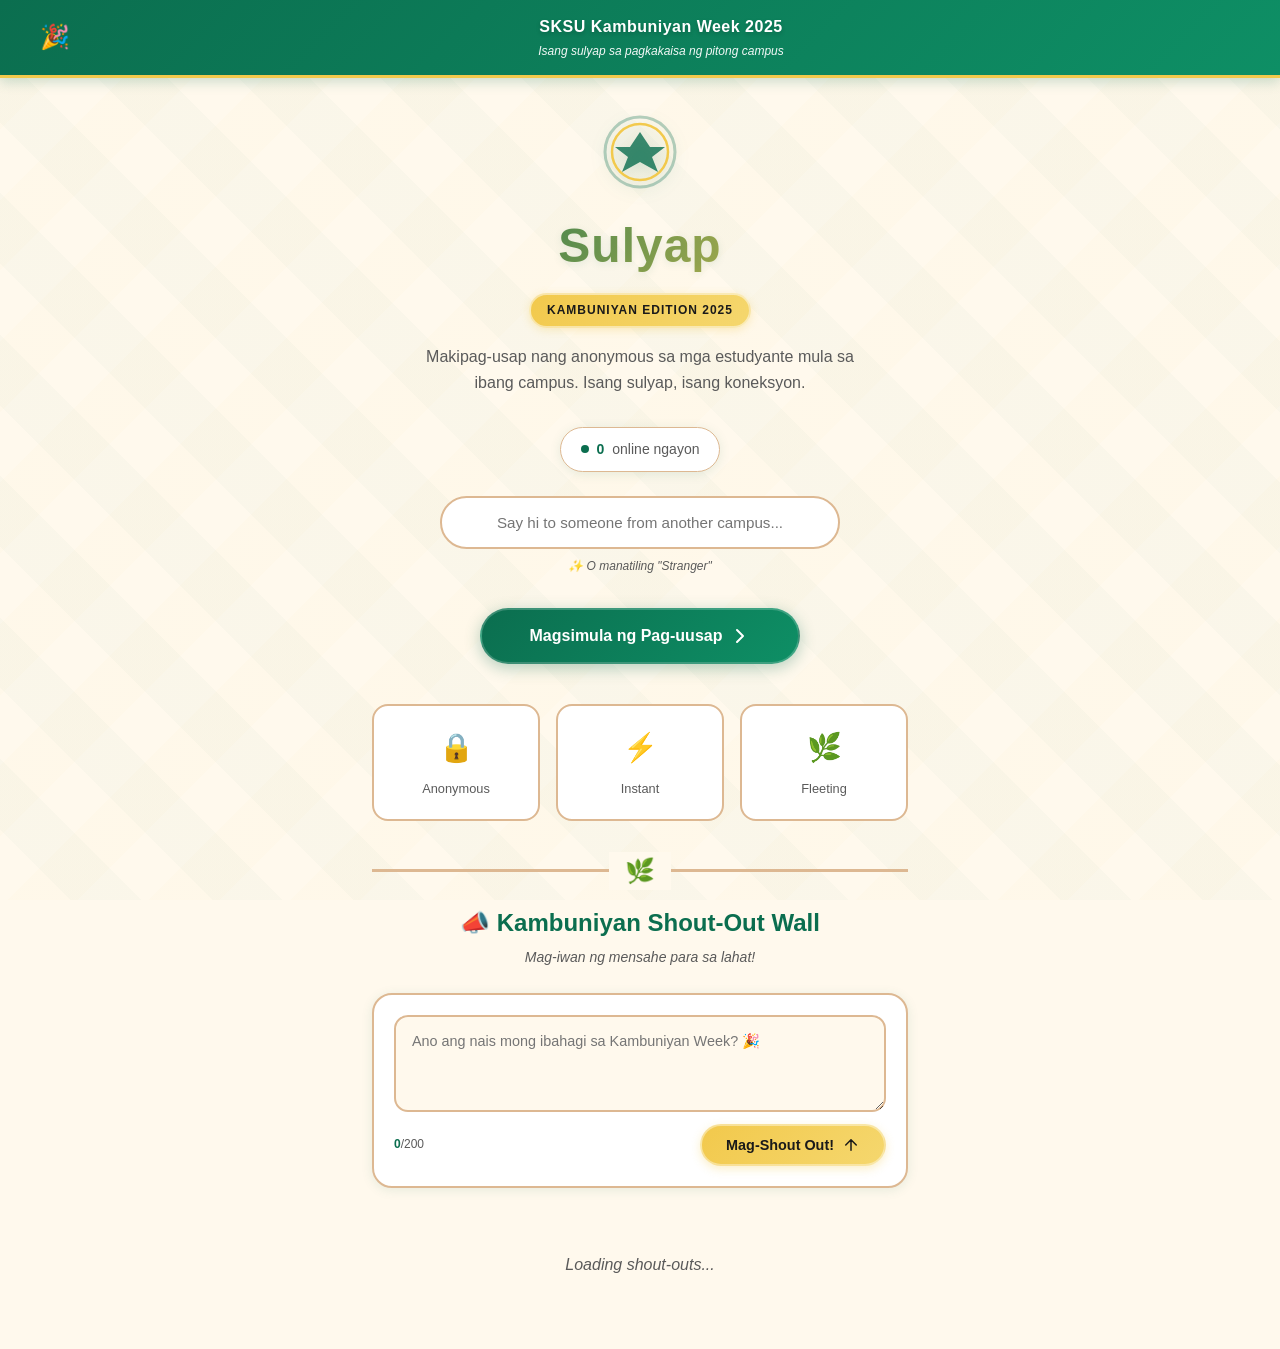
==== commit 1212a9a1: "Fix: Update CSS and JS file references in index.html" ====
--- a/frontend/index.html
+++ b/frontend/index.html
@@ -5,7 +5,7 @@
     <meta name="viewport" content="width=device-width, initial-scale=1.0">
     <meta name="description" content="Sulyap: Kambuniyan Edition - SKSU Kambuniyan Week 2025. Connect anonymously with students from all seven campuses.">
     <title>Sulyap: Kambuniyan Edition - SKSU 2025</title>
-    <link rel="stylesheet" href="styles-kambuniyan.css">
+    <link rel="stylesheet" href="styles.css">
 </head>
 <body>
     <!-- Kambuniyan Event Banner -->
@@ -312,6 +312,6 @@
     <!-- Socket.IO Client Library -->
     <script src="/socket.io/socket.io.js"></script>
     <!-- App JavaScript -->
-    <script src="app-kambuniyan.js"></script>
+    <script src="app.js"></script>
 </body>
 </html>
--- a/frontend/styles.css
+++ b/frontend/styles.css
@@ -0,0 +1,1332 @@
+* {
+  margin: 0;
+  padding: 0;
+  box-sizing: border-box;
+}
+
+:root {
+  /* Kambuniyan Color Palette */
+  --green: #0B6E4F;
+  --gold: #F2C94C;
+  --warm-earth: #DDB892;
+  --rice-paper: #FFF9ED;
+  --deep-forest: #1A1A1A;
+  
+  /* Extended palette */
+  --green-dark: #084C37;
+  --green-light: #0E8F65;
+  --gold-light: #F5D76E;
+  --earth-light: #E8CBA9;
+  
+  /* UI Colors */
+  --background: #FFF9ED;
+  --surface: #FFFFFF;
+  --text-primary: #1A1A1A;
+  --text-secondary: #5A5A5A;
+  --border: #DDB892;
+  --success: #0B6E4F;
+  --danger: #C44536;
+  --shadow: rgba(11, 110, 79, 0.1);
+}
+
+body {
+  font-family: -apple-system, BlinkMacSystemFont, 'Segoe UI', Roboto, 'Helvetica Neue', Arial, sans-serif;
+  background: var(--background);
+  color: var(--text-primary);
+  line-height: 1.6;
+  position: relative;
+}
+
+/* Subtle tribal pattern background */
+body::before {
+  content: '';
+  position: fixed;
+  top: 0;
+  left: 0;
+  right: 0;
+  bottom: 0;
+  background-image: 
+    repeating-linear-gradient(45deg, transparent, transparent 50px, rgba(11, 110, 79, 0.02) 50px, rgba(11, 110, 79, 0.02) 100px),
+    repeating-linear-gradient(-45deg, transparent, transparent 50px, rgba(242, 201, 76, 0.02) 50px, rgba(242, 201, 76, 0.02) 100px);
+  pointer-events: none;
+  z-index: 0;
+}
+
+.screen {
+  display: none;
+  min-height: 100vh;
+  width: 100%;
+  animation: fadeIn 0.4s ease;
+  position: relative;
+  z-index: 1;
+}
+
+.screen.active {
+  display: flex;
+  justify-content: center;
+  align-items: center;
+}
+
+@keyframes fadeIn {
+  from { opacity: 0; transform: translateY(15px); }
+  to { opacity: 1; transform: translateY(0); }
+}
+
+/* Kambuniyan Banner */
+.kambuniyan-banner {
+  position: fixed;
+  top: 0;
+  left: 0;
+  right: 0;
+  background: linear-gradient(135deg, var(--green) 0%, var(--green-light) 100%);
+  color: white;
+  padding: 0.875rem 1rem;
+  z-index: 900;
+  box-shadow: 0 4px 12px rgba(11, 110, 79, 0.2);
+  border-bottom: 3px solid var(--gold);
+  height: auto;
+}
+
+.banner-content {
+  max-width: 1200px;
+  margin: 0 auto;
+  display: flex;
+  align-items: center;
+  justify-content: center;
+  gap: 0.75rem;
+  text-align: center;
+}
+
+.banner-icon {
+  font-size: 1.5rem;
+  animation: bounce 2s ease-in-out infinite;
+}
+
+@keyframes bounce {
+  0%, 100% { transform: translateY(0); }
+  50% { transform: translateY(-5px); }
+}
+
+.banner-text {
+  flex: 1;
+}
+
+.banner-title {
+  font-size: 1rem;
+  font-weight: 700;
+  margin-bottom: 0.125rem;
+  letter-spacing: 0.5px;
+  text-shadow: 0 2px 4px rgba(0, 0, 0, 0.2);
+}
+
+.banner-subtitle {
+  font-size: 0.75rem;
+  opacity: 0.95;
+  font-weight: 400;
+  font-style: italic;
+}
+
+/* Adjust screens for banner */
+#landing-screen .container {
+  margin-top: 80px;
+}
+
+.container {
+  width: 100%;
+  max-width: 600px;
+  padding: 2rem;
+  text-align: center;
+}
+
+.logo {
+  display: inline-flex;
+  margin-bottom: 1rem;
+  animation: float 4s ease-in-out infinite;
+  filter: drop-shadow(0 4px 8px rgba(11, 110, 79, 0.2));
+}
+
+@keyframes float {
+  0%, 100% { transform: translateY(0) rotate(0deg); }
+  50% { transform: translateY(-12px) rotate(2deg); }
+}
+
+.title {
+  font-size: 3rem;
+  font-weight: 800;
+  margin-bottom: 0.5rem;
+  background: linear-gradient(135deg, var(--green), var(--gold));
+  -webkit-background-clip: text;
+  -webkit-text-fill-color: transparent;
+  background-clip: text;
+  letter-spacing: 1px;
+  text-shadow: 0 2px 8px rgba(11, 110, 79, 0.1);
+}
+
+.edition-badge {
+  display: inline-block;
+  background: linear-gradient(135deg, var(--gold), var(--gold-light));
+  color: var(--deep-forest);
+  padding: 0.375rem 1rem;
+  border-radius: 20px;
+  font-size: 0.75rem;
+  font-weight: 700;
+  text-transform: uppercase;
+  letter-spacing: 1px;
+  margin-bottom: 1rem;
+  box-shadow: 0 2px 8px rgba(242, 201, 76, 0.3);
+  border: 2px solid rgba(255, 255, 255, 0.5);
+}
+
+.subtitle {
+  font-size: 1rem;
+  color: var(--text-secondary);
+  margin-bottom: 2rem;
+  line-height: 1.6;
+  max-width: 450px;
+  margin-left: auto;
+  margin-right: auto;
+}
+
+.online-counter {
+  display: inline-flex;
+  align-items: center;
+  gap: 0.5rem;
+  background: var(--surface);
+  padding: 0.625rem 1.25rem;
+  border-radius: 9999px;
+  font-size: 0.875rem;
+  color: var(--text-secondary);
+  margin-bottom: 1.5rem;
+  box-shadow: 0 2px 12px var(--shadow);
+  border: 1.5px solid var(--border);
+}
+
+.online-dot {
+  width: 8px;
+  height: 8px;
+  background: var(--success);
+  border-radius: 50%;
+  animation: pulse 2s ease-in-out infinite;
+}
+
+@keyframes pulse {
+  0%, 100% { opacity: 1; transform: scale(1); }
+  50% { opacity: 0.6; transform: scale(1.2); }
+}
+
+.online-text {
+  color: var(--text-secondary);
+}
+
+#online-count {
+  font-weight: 700;
+  color: var(--green);
+}
+
+.username-container {
+  width: 100%;
+  max-width: 400px;
+  margin: 0 auto 2rem;
+}
+
+.username-input {
+  width: 100%;
+  padding: 1rem 1.5rem;
+  border: 2.5px solid var(--border);
+  border-radius: 9999px;
+  font-size: 0.95rem;
+  font-family: inherit;
+  text-align: center;
+  transition: all 0.3s;
+  background: var(--surface);
+  color: var(--text-primary);
+}
+
+.username-input:focus {
+  outline: none;
+  border-color: var(--green);
+  box-shadow: 0 0 0 4px rgba(11, 110, 79, 0.1);
+  background: white;
+}
+
+.username-hint {
+  margin-top: 0.5rem;
+  font-size: 0.75rem;
+  color: var(--text-secondary);
+  text-align: center;
+  font-style: italic;
+}
+
+.btn {
+  display: inline-flex;
+  align-items: center;
+  justify-content: center;
+  gap: 0.5rem;
+  padding: 1rem 2rem;
+  font-size: 1rem;
+  font-weight: 700;
+  border: none;
+  border-radius: 9999px;
+  cursor: pointer;
+  transition: all 0.3s ease;
+  font-family: inherit;
+  text-transform: none;
+}
+
+.btn-primary {
+  background: linear-gradient(135deg, var(--green), var(--green-light));
+  color: white;
+  box-shadow: 0 4px 16px rgba(11, 110, 79, 0.3);
+  width: 100%;
+  max-width: 320px;
+  border: 2px solid rgba(255, 255, 255, 0.2);
+}
+
+.btn-primary:hover {
+  transform: translateY(-3px);
+  box-shadow: 0 6px 24px rgba(11, 110, 79, 0.4);
+  background: linear-gradient(135deg, var(--green-dark), var(--green));
+}
+
+.btn-primary:active {
+  transform: translateY(-1px);
+}
+
+.btn-secondary {
+  background: var(--surface);
+  color: var(--green);
+  border: 2.5px solid var(--border);
+  font-weight: 600;
+}
+
+.btn-secondary:hover {
+  background: var(--rice-paper);
+  border-color: var(--green);
+}
+
+.features {
+  display: grid;
+  grid-template-columns: repeat(3, 1fr);
+  gap: 1rem;
+  margin-top: 2.5rem;
+  margin-bottom: 2rem;
+}
+
+.feature {
+  display: flex;
+  flex-direction: column;
+  align-items: center;
+  gap: 0.5rem;
+  padding: 1.25rem 0.75rem;
+  background: var(--surface);
+  border-radius: 1rem;
+  font-size: 0.8rem;
+  color: var(--text-secondary);
+  border: 2px solid var(--border);
+  transition: all 0.3s;
+}
+
+.feature:hover {
+  transform: translateY(-3px);
+  box-shadow: 0 4px 12px var(--shadow);
+  border-color: var(--green);
+}
+
+.feature-icon {
+  font-size: 1.75rem;
+}
+
+/* ================================
+   SHOUT-OUT WALL STYLES
+   ================================ */
+
+.shoutout-section {
+  margin-top: 3rem;
+  padding-top: 2rem;
+  border-top: 3px solid var(--border);
+  position: relative;
+}
+
+.shoutout-section::before {
+  content: '🌿';
+  position: absolute;
+  top: -1.25rem;
+  left: 50%;
+  transform: translateX(-50%);
+  font-size: 1.5rem;
+  background: var(--background);
+  padding: 0 1rem;
+}
+
+.shoutout-header {
+  margin-bottom: 1.5rem;
+}
+
+.shoutout-title {
+  font-size: 1.5rem;
+  font-weight: 700;
+  color: var(--green);
+  margin-bottom: 0.25rem;
+}
+
+.shoutout-subtitle {
+  font-size: 0.875rem;
+  color: var(--text-secondary);
+  font-style: italic;
+}
+
+.shoutout-form-container {
+  background: var(--surface);
+  border: 2.5px solid var(--border);
+  border-radius: 1.25rem;
+  padding: 1.25rem;
+  margin-bottom: 1.5rem;
+  box-shadow: 0 2px 12px var(--shadow);
+}
+
+.shoutout-form {
+  display: flex;
+  flex-direction: column;
+  gap: 0.75rem;
+}
+
+.shoutout-input {
+  width: 100%;
+  padding: 0.875rem 1rem;
+  border: 2px solid var(--border);
+  border-radius: 0.875rem;
+  font-size: 0.9rem;
+  font-family: inherit;
+  resize: vertical;
+  transition: all 0.3s;
+  background: var(--rice-paper);
+  color: var(--text-primary);
+  line-height: 1.5;
+}
+
+.shoutout-input:focus {
+  outline: none;
+  border-color: var(--green);
+  background: white;
+  box-shadow: 0 0 0 3px rgba(11, 110, 79, 0.1);
+}
+
+.shoutout-controls {
+  display: flex;
+  justify-content: space-between;
+  align-items: center;
+}
+
+.char-counter {
+  font-size: 0.75rem;
+  color: var(--text-secondary);
+}
+
+#shout-char-count {
+  font-weight: 700;
+  color: var(--green);
+}
+
+.btn-shout {
+  background: linear-gradient(135deg, var(--gold), var(--gold-light));
+  color: var(--deep-forest);
+  font-weight: 700;
+  font-size: 0.9rem;
+  padding: 0.625rem 1.5rem;
+  border: 2px solid rgba(255, 255, 255, 0.4);
+  box-shadow: 0 3px 10px rgba(242, 201, 76, 0.3);
+}
+
+.btn-shout:hover {
+  transform: translateY(-2px);
+  box-shadow: 0 5px 16px rgba(242, 201, 76, 0.4);
+}
+
+.shoutouts-container {
+  max-height: 500px;
+  overflow-y: auto;
+  padding: 0.5rem;
+  display: flex;
+  flex-direction: column;
+  gap: 0.875rem;
+}
+
+.shoutouts-container::-webkit-scrollbar {
+  width: 8px;
+}
+
+.shoutouts-container::-webkit-scrollbar-track {
+  background: var(--rice-paper);
+  border-radius: 4px;
+}
+
+.shoutouts-container::-webkit-scrollbar-thumb {
+  background: var(--border);
+  border-radius: 4px;
+}
+
+.shoutouts-container::-webkit-scrollbar-thumb:hover {
+  background: var(--warm-earth);
+}
+
+.shoutout-item {
+  background: var(--surface);
+  border: 2px solid var(--border);
+  border-radius: 1rem;
+  padding: 1rem 1.25rem;
+  text-align: left;
+  animation: slideInShout 0.3s ease;
+  box-shadow: 0 2px 8px var(--shadow);
+  transition: all 0.2s;
+  position: relative;
+  overflow: hidden;
+}
+
+.shoutout-item::before {
+  content: '';
+  position: absolute;
+  left: 0;
+  top: 0;
+  bottom: 0;
+  width: 4px;
+  background: linear-gradient(180deg, var(--green), var(--gold));
+}
+
+.shoutout-item:hover {
+  transform: translateX(4px);
+  box-shadow: 0 4px 14px var(--shadow);
+  border-color: var(--green);
+}
+
+@keyframes slideInShout {
+  from { 
+    opacity: 0; 
+    transform: translateX(-15px);
+  }
+  to { 
+    opacity: 1; 
+    transform: translateX(0);
+  }
+}
+
+.shoutout-text {
+  font-size: 0.9rem;
+  color: var(--text-primary);
+  line-height: 1.6;
+  margin-bottom: 0.5rem;
+  word-wrap: break-word;
+}
+
+.shoutout-meta {
+  display: flex;
+  align-items: center;
+  gap: 0.5rem;
+  font-size: 0.7rem;
+  color: var(--text-secondary);
+  opacity: 0.8;
+}
+
+.shoutout-icon {
+  font-size: 0.9rem;
+}
+
+.loading-shouts {
+  text-align: center;
+  padding: 2rem;
+  color: var(--text-secondary);
+  font-style: italic;
+}
+
+.no-shouts {
+  text-align: center;
+  padding: 2.5rem 1rem;
+  color: var(--text-secondary);
+  font-style: italic;
+  background: var(--rice-paper);
+  border-radius: 1rem;
+  border: 2px dashed var(--border);
+}
+
+.no-shouts::before {
+  content: '📣';
+  display: block;
+  font-size: 2.5rem;
+  margin-bottom: 0.5rem;
+}
+
+/* ================================
+   WAITING & STATUS SCREENS
+   ================================ */
+
+.spinner {
+  width: 60px;
+  height: 60px;
+  border: 4px solid var(--border);
+  border-top-color: var(--green);
+  border-radius: 50%;
+  animation: spin 1s linear infinite;
+  margin: 0 auto;
+}
+
+@keyframes spin {
+  to { transform: rotate(360deg); }
+}
+
+.status-title {
+  font-size: 1.5rem;
+  font-weight: 700;
+  margin-bottom: 1rem;
+  color: var(--green);
+}
+
+.status-message {
+  color: var(--text-secondary);
+  margin-bottom: 2rem;
+}
+
+/* ================================
+   CHAT SCREEN STYLES
+   ================================ */
+
+#chat-screen.active {
+  display: block;
+  padding: 0;
+}
+
+.chat-container {
+  display: flex;
+  flex-direction: column;
+  height: 100vh;
+  background: var(--surface);
+  padding-top: 70px;
+}
+
+.chat-header {
+  background: var(--surface);
+  border-bottom: 2px solid var(--border);
+  padding: 1rem 1.5rem;
+  box-shadow: 0 2px 12px var(--shadow);
+  position: sticky;
+  top: 0;
+  z-index: 1000;
+  backdrop-filter: blur(10px);
+  background: rgba(255, 249, 237, 0.95);
+}
+
+.header-content {
+  display: flex;
+  justify-content: space-between;
+  align-items: center;
+  gap: 1rem;
+  width: 100%;
+  min-height: 50px;
+}
+
+.header-left {
+  display: flex;
+  align-items: center;
+  gap: 0.75rem;
+  flex: 1;
+}
+
+.logo-small {
+  display: flex;
+  align-items: center;
+  animation: float 3s ease-in-out infinite;
+}
+
+.chat-names {
+  flex: 1;
+}
+
+.status-indicator {
+  display: flex;
+  align-items: center;
+  gap: 0.5rem;
+}
+
+.status-dot {
+  width: 8px;
+  height: 8px;
+  background: var(--success);
+  border-radius: 50%;
+  animation: pulse 2s ease-in-out infinite;
+}
+
+.status-text {
+  font-size: 0.875rem;
+  font-weight: 600;
+  color: var(--green);
+}
+
+.name-display {
+  margin-top: 0.25rem;
+}
+
+.chatting-with-text {
+  color: var(--text-secondary);
+  font-size: 0.75rem;
+  font-style: italic;
+}
+
+.btn-icon {
+  background: rgba(221, 184, 146, 0.2);
+  border: 1.5px solid var(--border);
+  color: var(--text-primary);
+  cursor: pointer;
+  padding: 0.5rem;
+  border-radius: 0.5rem;
+  transition: all 0.3s;
+  display: flex !important;
+  align-items: center;
+  justify-content: center;
+  min-width: 40px;
+  min-height: 40px;
+  flex-shrink: 0;
+  margin-left: 0.5rem;
+}
+
+.btn-icon:hover {
+  background: var(--warm-earth);
+  color: white;
+  border-color: var(--danger);
+  transform: scale(1.1);
+}
+
+.btn-icon:active {
+  transform: scale(0.95);
+}
+
+.messages-container {
+  flex: 1;
+  overflow-y: auto;
+  padding: 1.5rem;
+  background: linear-gradient(to bottom, var(--rice-paper), var(--background));
+}
+
+.message {
+  display: flex;
+  margin-bottom: 1.5rem;
+  animation: slideIn 0.3s ease;
+}
+
+@keyframes slideIn {
+  from { opacity: 0; transform: translateY(10px); }
+  to { opacity: 1; transform: translateY(0); }
+}
+
+.message.sent {
+  justify-content: flex-end;
+}
+
+.message.received {
+  justify-content: flex-start;
+}
+
+.message-bubble {
+  max-width: 75%;
+  padding: 0.875rem 1.125rem;
+  border-radius: 1.25rem;
+  word-wrap: break-word;
+  position: relative;
+  cursor: pointer;
+  transition: all 0.2s ease;
+  user-select: none;
+}
+
+.message-bubble.with-reply {
+  padding: 0.5rem 1rem 0.875rem 1rem;
+}
+
+.reply-quote {
+  display: flex;
+  align-items: flex-start;
+  padding: 0.5rem;
+  margin-bottom: 0.5rem;
+  border-left: 3px solid rgba(11, 110, 79, 0.6);
+  border-radius: 0.5rem;
+  background: rgba(0, 0, 0, 0.05);
+  cursor: pointer;
+  transition: all 0.2s ease;
+}
+
+.message.sent .reply-quote {
+  background: rgba(255, 255, 255, 0.15);
+  border-left-color: rgba(242, 201, 76, 0.8);
+}
+
+.reply-quote:hover {
+  background: rgba(0, 0, 0, 0.08);
+  transform: translateX(2px);
+}
+
+.reply-quote-content {
+  flex: 1;
+  overflow: hidden;
+}
+
+.reply-quote-label {
+  font-size: 0.7rem;
+  font-weight: 600;
+  opacity: 0.7;
+  margin-bottom: 0.15rem;
+  text-transform: uppercase;
+}
+
+.reply-quote-text {
+  font-size: 0.8rem;
+  opacity: 0.85;
+  white-space: nowrap;
+  overflow: hidden;
+  text-overflow: ellipsis;
+}
+
+.reply-quote-icon {
+  margin-right: 0.5rem;
+  opacity: 0.6;
+  flex-shrink: 0;
+}
+
+.message-text {
+  line-height: 1.5;
+}
+
+.message-bubble.highlight {
+  animation: highlightMessage 1s ease;
+}
+
+@keyframes highlightMessage {
+  0%, 100% { background: inherit; }
+  50% { 
+    background: rgba(242, 201, 76, 0.3);
+    transform: scale(1.02);
+  }
+}
+
+.message-bubble:hover {
+  transform: translateX(-3px);
+}
+
+.message.sent .message-bubble:hover {
+  transform: translateX(3px);
+}
+
+.message.sent .message-bubble {
+  background: linear-gradient(135deg, var(--green), var(--green-light));
+  color: white;
+  border-bottom-right-radius: 0.25rem;
+  box-shadow: 0 2px 8px rgba(11, 110, 79, 0.2);
+}
+
+.message.received .message-bubble {
+  background: var(--surface);
+  color: var(--text-primary);
+  border-bottom-left-radius: 0.25rem;
+  box-shadow: 0 2px 8px var(--shadow);
+  border: 1.5px solid var(--border);
+}
+
+.system-message {
+  text-align: center;
+  margin: 2rem 0;
+  color: var(--text-secondary);
+  font-size: 0.875rem;
+}
+
+.system-message p {
+  background: var(--surface);
+  display: inline-block;
+  padding: 0.625rem 1.5rem;
+  border-radius: 9999px;
+  box-shadow: 0 2px 8px var(--shadow);
+  border: 1.5px solid var(--border);
+}
+
+.typing-indicator {
+  padding: 0.75rem 1.5rem;
+  background: var(--rice-paper);
+  animation: fadeIn 0.3s ease;
+}
+
+.typing-text {
+  font-size: 0.875rem;
+  color: var(--text-secondary);
+  margin-right: 0.5rem;
+}
+
+.typing-dots {
+  display: inline-flex;
+  gap: 0.25rem;
+}
+
+.typing-dots .dot {
+  width: 6px;
+  height: 6px;
+  background: var(--green);
+  border-radius: 50%;
+  display: inline-block;
+  animation: typingBounce 1.4s infinite;
+}
+
+.typing-dots .dot:nth-child(2) {
+  animation-delay: 0.2s;
+}
+
+.typing-dots .dot:nth-child(3) {
+  animation-delay: 0.4s;
+}
+
+@keyframes typingBounce {
+  0%, 60%, 100% { transform: translateY(0); }
+  30% { transform: translateY(-8px); }
+}
+
+.input-container {
+  background: var(--surface);
+  border-top: 2px solid var(--border);
+  padding: 1.5rem;
+  box-shadow: 0 -2px 12px var(--shadow);
+}
+
+.reply-preview {
+  background: var(--rice-paper);
+  border: 2px solid var(--border);
+  border-radius: 0.75rem;
+  padding: 0.75rem;
+  margin-bottom: 0.75rem;
+  display: flex;
+  align-items: center;
+  justify-content: space-between;
+  animation: slideDown 0.3s ease;
+}
+
+@keyframes slideDown {
+  from { opacity: 0; transform: translateY(-10px); }
+  to { opacity: 1; transform: translateY(0); }
+}
+
+.reply-preview-content {
+  display: flex;
+  align-items: center;
+  gap: 0.75rem;
+  flex: 1;
+  overflow: hidden;
+}
+
+.reply-icon {
+  color: var(--green);
+  display: flex;
+  align-items: center;
+  flex-shrink: 0;
+}
+
+.reply-text {
+  flex: 1;
+  overflow: hidden;
+}
+
+.reply-label {
+  font-size: 0.75rem;
+  color: var(--text-secondary);
+  margin-bottom: 0.25rem;
+}
+
+.reply-message-text {
+  font-size: 0.875rem;
+  color: var(--text-primary);
+  white-space: nowrap;
+  overflow: hidden;
+  text-overflow: ellipsis;
+}
+
+.cancel-reply-btn {
+  background: transparent;
+  border: none;
+  color: var(--text-secondary);
+  cursor: pointer;
+  padding: 0.25rem;
+  border-radius: 0.25rem;
+  display: flex;
+  align-items: center;
+  transition: all 0.2s;
+}
+
+.cancel-reply-btn:hover {
+  background: var(--surface);
+  color: var(--danger);
+}
+
+.message-form {
+  display: flex;
+  gap: 1rem;
+}
+
+.message-input {
+  flex: 1;
+  padding: 0.875rem 1.25rem;
+  border: 2.5px solid var(--border);
+  border-radius: 9999px;
+  font-size: 1rem;
+  font-family: inherit;
+  transition: all 0.3s;
+  background: var(--rice-paper);
+}
+
+.message-input:focus {
+  outline: none;
+  border-color: var(--green);
+  background: white;
+  box-shadow: 0 0 0 3px rgba(11, 110, 79, 0.1);
+}
+
+.btn-send {
+  width: 48px;
+  height: 48px;
+  background: linear-gradient(135deg, var(--green), var(--green-light));
+  color: white;
+  border: none;
+  border-radius: 50%;
+  cursor: pointer;
+  transition: all 0.3s;
+  display: flex;
+  align-items: center;
+  justify-content: center;
+  flex-shrink: 0;
+  box-shadow: 0 3px 10px rgba(11, 110, 79, 0.3);
+}
+
+.btn-send:hover {
+  transform: scale(1.08);
+  box-shadow: 0 5px 16px rgba(11, 110, 79, 0.4);
+}
+
+/* ================================
+   MODALS
+   ================================ */
+
+.modal {
+  display: none;
+  position: fixed;
+  top: 0;
+  left: 0;
+  width: 100%;
+  height: 100%;
+  background: rgba(26, 26, 26, 0.6);
+  backdrop-filter: blur(6px);
+  z-index: 1000;
+  animation: fadeIn 0.3s ease;
+  justify-content: center;
+  align-items: center;
+}
+
+.modal.active {
+  display: flex;
+}
+
+.modal-content {
+  background: var(--surface);
+  border-radius: 1.5rem;
+  padding: 2rem;
+  max-width: 420px;
+  width: 90%;
+  text-align: center;
+  animation: slideUp 0.3s ease;
+  box-shadow: 0 20px 60px rgba(11, 110, 79, 0.3);
+  border: 3px solid var(--border);
+}
+
+@keyframes slideUp {
+  from { 
+    opacity: 0;
+    transform: translateY(30px) scale(0.95);
+  }
+  to { 
+    opacity: 1;
+    transform: translateY(0) scale(1);
+  }
+}
+
+.modal-character {
+  margin-bottom: 1.5rem;
+}
+
+.sad-face {
+  font-size: 4rem;
+  margin-bottom: 0.5rem;
+  animation: sadFace 2s ease-in-out infinite;
+}
+
+@keyframes sadFace {
+  0%, 100% { transform: translateY(0); }
+  50% { transform: translateY(-5px); }
+}
+
+.sad-face .eyes {
+  display: flex;
+  justify-content: center;
+  gap: 1.5rem;
+  margin-bottom: 0.5rem;
+}
+
+.sad-face .eye {
+  font-size: 2rem;
+  color: var(--text-primary);
+}
+
+.sad-face .mouth {
+  font-size: 1.5rem;
+  color: var(--text-secondary);
+}
+
+.modal-message {
+  font-size: 1rem;
+  color: var(--text-secondary);
+  font-style: italic;
+}
+
+.modal-title {
+  font-size: 1.5rem;
+  font-weight: 700;
+  margin-bottom: 0.5rem;
+  color: var(--green);
+}
+
+.modal-subtitle {
+  font-size: 0.875rem;
+  color: var(--text-secondary);
+  margin-bottom: 1.5rem;
+}
+
+.modal-buttons {
+  display: flex;
+  gap: 1rem;
+  justify-content: center;
+}
+
+.modal-buttons .btn {
+  flex: 1;
+  max-width: 180px;
+}
+
+.btn-danger {
+  background: var(--danger);
+  color: white;
+  box-shadow: 0 3px 10px rgba(196, 69, 54, 0.3);
+}
+
+.btn-danger:hover {
+  background: #A33729;
+  transform: translateY(-2px);
+}
+
+/* Feedback Modal */
+.feedback-modal-content {
+  max-width: 480px;
+  position: relative;
+}
+
+.modal-close-btn {
+  position: absolute;
+  top: 1rem;
+  right: 1rem;
+  background: transparent;
+  border: none;
+  color: var(--text-secondary);
+  cursor: pointer;
+  padding: 0.5rem;
+  border-radius: 0.5rem;
+  transition: all 0.3s;
+}
+
+.modal-close-btn:hover {
+  background: var(--rice-paper);
+  color: var(--danger);
+}
+
+.rating-section {
+  margin: 1.5rem 0;
+}
+
+.rating-label {
+  font-size: 0.875rem;
+  color: var(--text-secondary);
+  margin-bottom: 0.75rem;
+}
+
+.star-rating {
+  display: flex;
+  gap: 0.5rem;
+  justify-content: center;
+  font-size: 2.25rem;
+}
+
+.star {
+  cursor: pointer;
+  transition: all 0.2s;
+  filter: grayscale(100%);
+  opacity: 0.4;
+}
+
+.star:hover,
+.star.active {
+  filter: grayscale(0%);
+  opacity: 1;
+  transform: scale(1.2);
+}
+
+.star.active {
+  animation: starPop 0.3s ease;
+}
+
+@keyframes starPop {
+  0%, 100% { transform: scale(1.2); }
+  50% { transform: scale(1.4); }
+}
+
+.feedback-form {
+  margin: 1.5rem 0;
+}
+
+.feedback-textarea {
+  width: 100%;
+  padding: 0.875rem 1rem;
+  border: 2.5px solid var(--border);
+  border-radius: 0.875rem;
+  font-size: 0.875rem;
+  font-family: inherit;
+  resize: vertical;
+  transition: all 0.3s;
+  background: var(--rice-paper);
+}
+
+.feedback-textarea:focus {
+  outline: none;
+  border-color: var(--green);
+  background: white;
+  box-shadow: 0 0 0 3px rgba(11, 110, 79, 0.1);
+}
+
+.char-count {
+  text-align: right;
+  font-size: 0.75rem;
+  color: var(--text-secondary);
+  margin-top: 0.5rem;
+}
+
+/* Thank You Modal */
+.thankyou-modal-content {
+  max-width: 400px;
+}
+
+.thankyou-animation {
+  margin: 1.5rem 0;
+}
+
+.heart-emoji {
+  font-size: 4.5rem;
+  animation: heartBeat 1s ease-in-out;
+}
+
+@keyframes heartBeat {
+  0%, 100% { transform: scale(1); }
+  10%, 30% { transform: scale(0.9); }
+  20%, 40% { transform: scale(1.1); }
+  50% { transform: scale(1.25); }
+  60% { transform: scale(1); }
+}
+
+/* ================================
+   RESPONSIVE DESIGN
+   ================================ */
+
+@media (max-width: 768px) {
+  .kambuniyan-banner {
+    padding: 0.75rem 0.875rem;
+  }
+  
+  .banner-title {
+    font-size: 0.875rem;
+  }
+  
+  .banner-subtitle {
+    font-size: 0.7rem;
+  }
+  
+  .banner-icon {
+    font-size: 1.25rem;
+  }
+  
+  .title {
+    font-size: 2.5rem;
+  }
+  
+  .edition-badge {
+    font-size: 0.7rem;
+    padding: 0.3rem 0.875rem;
+  }
+  
+  .features {
+    grid-template-columns: repeat(3, 1fr);
+    gap: 0.75rem;
+  }
+  
+  .feature {
+    padding: 1rem 0.5rem;
+    font-size: 0.75rem;
+  }
+  
+  .feature-icon {
+    font-size: 1.5rem;
+  }
+  
+  .shoutout-title {
+    font-size: 1.25rem;
+  }
+  
+  .message-bubble {
+    max-width: 85%;
+  }
+  
+  .star {
+    font-size: 2rem;
+  }
+}
+
+@media (min-width: 769px) {
+  .message-bubble {
+    max-width: 65%;
+  }
+  
+  .chat-container {
+    max-width: 900px;
+    margin: 0 auto;
+    border-left: 2px solid var(--border);
+    border-right: 2px solid var(--border);
+  }
+  
+  .shoutouts-container {
+    max-height: 600px;
+  }
+}
+
+/* Mobile touch feedback */
+@media (max-width: 767px) {
+  .message-bubble:active {
+    transform: scale(0.98);
+  }
+  
+  .btn:active {
+    transform: scale(0.98);
+  }
+}
+
+/* Print styles - hide interactive elements */
+@media print {
+  .kambuniyan-banner,
+  .btn,
+  .shoutout-form-container,
+  .input-container,
+  .modal {
+    display: none !important;
+  }
+}
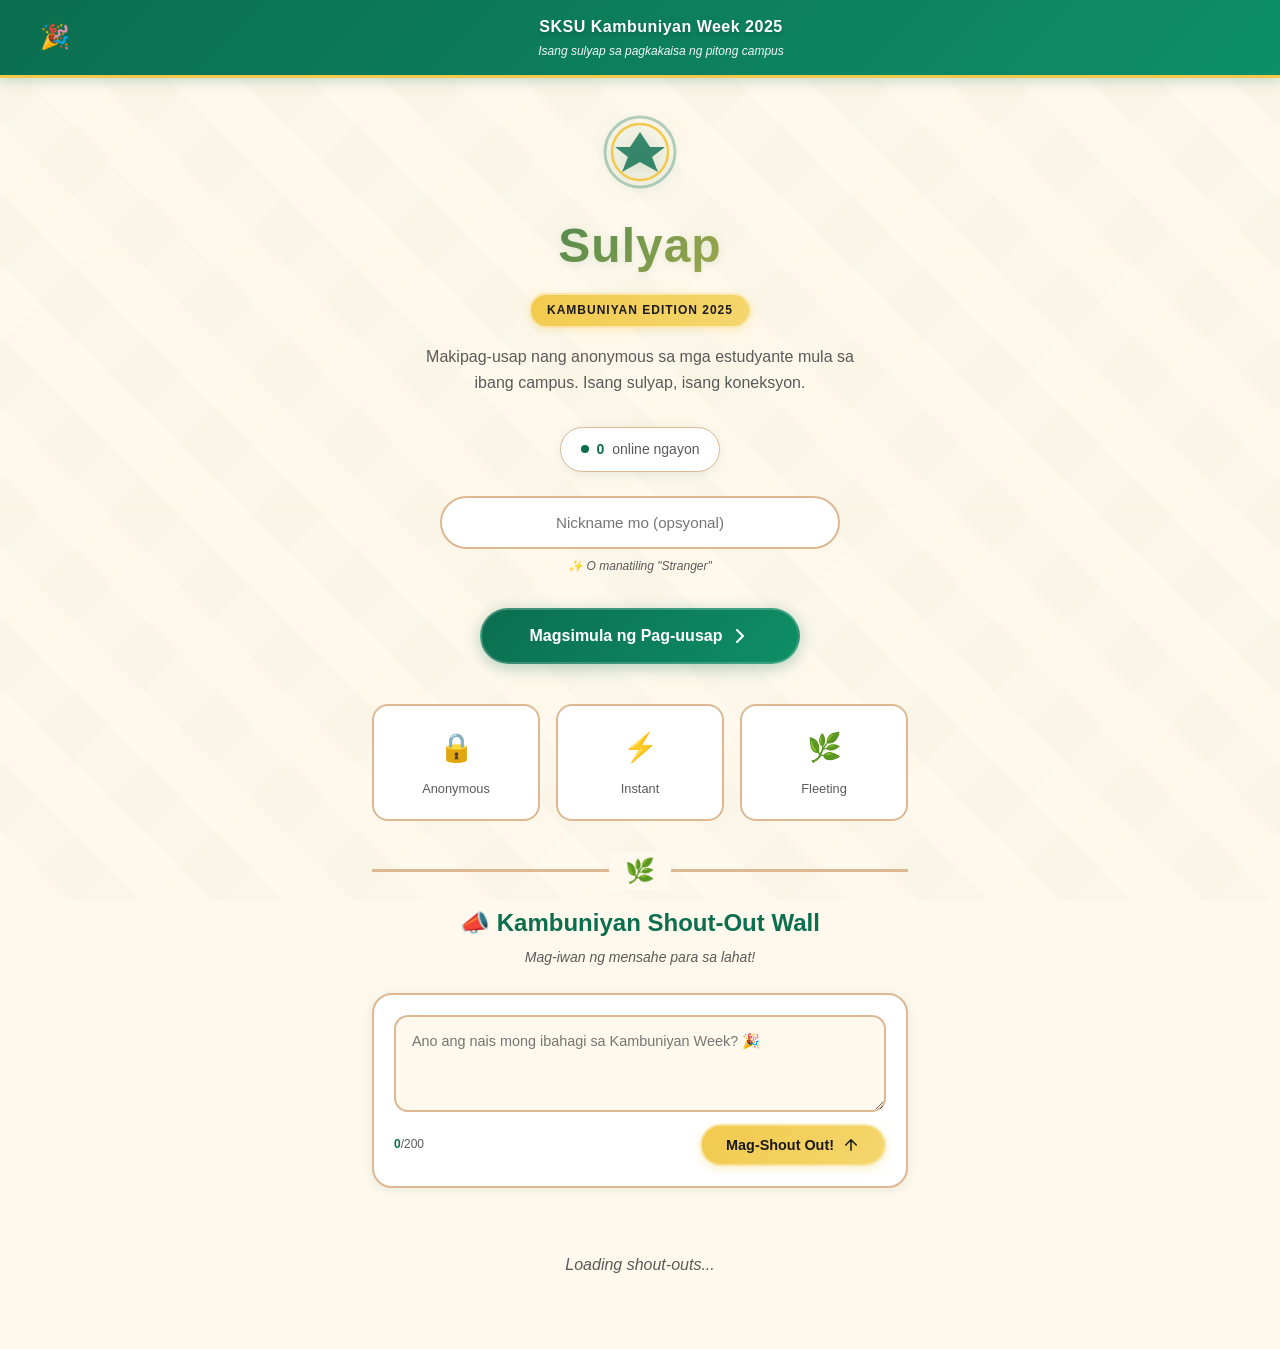
==== commit 28a27377: "Fix: Correct shout-out timestamp display" ====
--- a/frontend/index.html
+++ b/frontend/index.html
@@ -47,7 +47,7 @@
                     type="text" 
                     id="username-input" 
                     class="username-input" 
-                    placeholder="Say hi to someone from another campus..."
+                    placeholder="Nickname mo (opsyonal)"
                     maxlength="20"
                 >
                 <p class="username-hint">✨ O manatiling "Stranger"</p>
